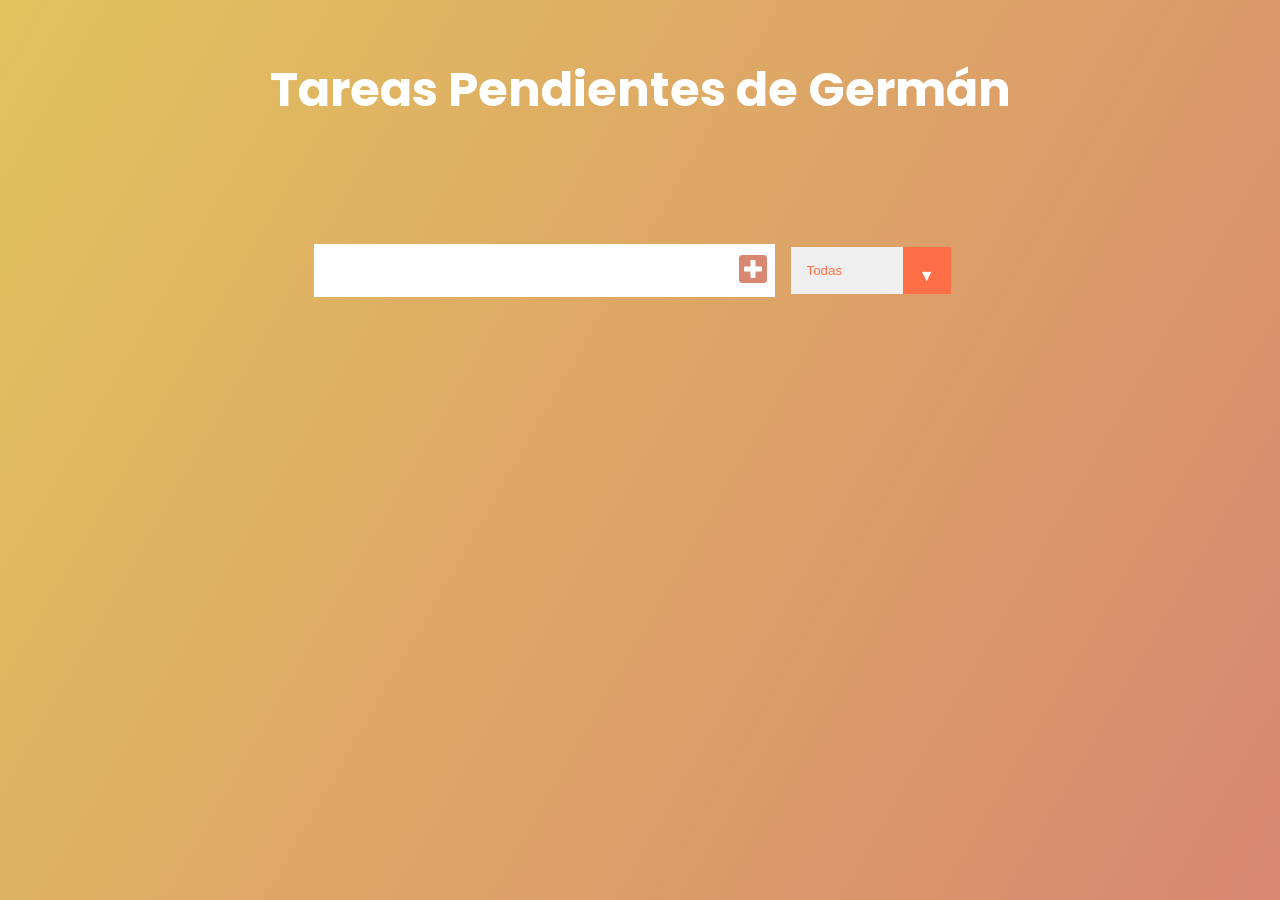
==== index.html @ 1796aba4 "listo" ====
<!DOCTYPE html>
<html lang="en">
<head>
    <meta charset="UTF-8">
    <meta http-equiv="X-UA-Compatible" content="IE=edge">
    <meta name="viewport" content="width=device-width, initial-scale=1.0">
    <link 
        href="https://fonts.googleapis.com/css2?family=Poppins:wght@300&display=swap"    
        rel="stylesheet"
    />
    
    <link
    rel="stylesheet"
    href="https://cdnjs.cloudflare.com/ajax/libs/font-awesome/5.15.3/css/all.min.css" 
    integrity="sha512-iBBXm8fW90+nuLcSKlbmrPcLa0OT92xO1BIsZ+ywDWZCvqsWgccV3gFoRBv0z+8dLJgyAHIhR35VZc2oM/gI1w==" 
    crossorigin="anonymous" 
    />
    
    
    <link rel="stylesheet" href="./style.css">
    <title>Tareas Pendientes</title>
</head>
<body>
<header>
    <h1>Tareas Pendientes de Germán</h1>
</header>
<form>
    <input type="text" class="todo-input"/>
    <button class="todo-button" type="submit">
        <i class="fas fa-plus-square"></i>
    </button>
    <div class='select'>
        <select name='todos' class='filter-todo'>
        <option value='all'>Todas</option>
        <option value='completed'>Completadas</option>
        <option value='uncompleted'>Sin Completar</option>
        </select>
    </div>
</form>
<div class="todo-container">
    <ul class="todo-list"></ul>
</div>

    <script src="./app.js"></script>
    </body>
</html>
---- style.css ----
* {
    margin: 0;
    padding: 0;
    box-sizing: border-box;
}

body{
    background-image: linear-gradient(120deg,#e2c35d, #d88771);
    color: white;
    font-family: 'Poppins', sans-serif;
    min-height: 100vh;
}

header{
    font-size: 1.5rem;
}

header,
form{
    min-height: 20vh;
    display: flex;
    justify-content: center;
    align-items: center;
}

form input, 
form button{
    padding: 0.5rem;
    font-size: 2rem;
    border: none;
    background: white;
} 
form button{
    color: #d88771;
    background: white;
    cursor: pointer;
    transition: all 0.3s ease;
}
form button:hover{
background: #d88771;
color: white;
}

.todo-container{
    display: flex;
    justify-content: center;
    align-items: center;
}

.todo-list {
    min-width: 30%;
    list-style: none;    
}

.todo{
    margin: 0.5rem;
    background: white;
    color: black;
    font-size: 1.5rem;
    display: flex;
    justify-content: space-between;
    align-items: center;  
    transition: all 0.5s ease;  
}

.todo li{
    flex: 1;
}

.trash-btn, 
.complete-btn{
    background: #ff6f47;
    color: white;
    border: none;
    padding: 1rem;
    cursor: pointer;
    font-size: 1rem;
}
.complete-btn{
    background: rgb(73, 204, 73);
}
.todo-item{
    padding: 0rem 0.5rem;
}
.fa-trash, 
.fa-check{
    pointer-events: none;
}

.completed{
text-decoration: line-through;
opacity: 0.5;
}
.fall{
  transform: translateY(8rem) rotateZ(20deg);
  opacity: 0;
}

select{
 -webkit-appearance: none;   
 -moz-appearance: none;
 appearance: none;
 outline: none;
 border: none; 
}
.select{
    margin: 1rem;
    position: relative;
    overflow: hidden;    
}
select{
    color:#ff6f47;
    width: 10rem;
    cursor: pointer;    
    padding: 1rem;
}
.select::after{
    content: '\25BC';
    position: absolute;
    background: #ff6f47;
    top: 0;
    right: 0;
    padding: 1rem;
    pointer-events: none;
    transition: all 0.3s ease;
}

.select:hover::after{
background: white;
color: #ff6f47;
}
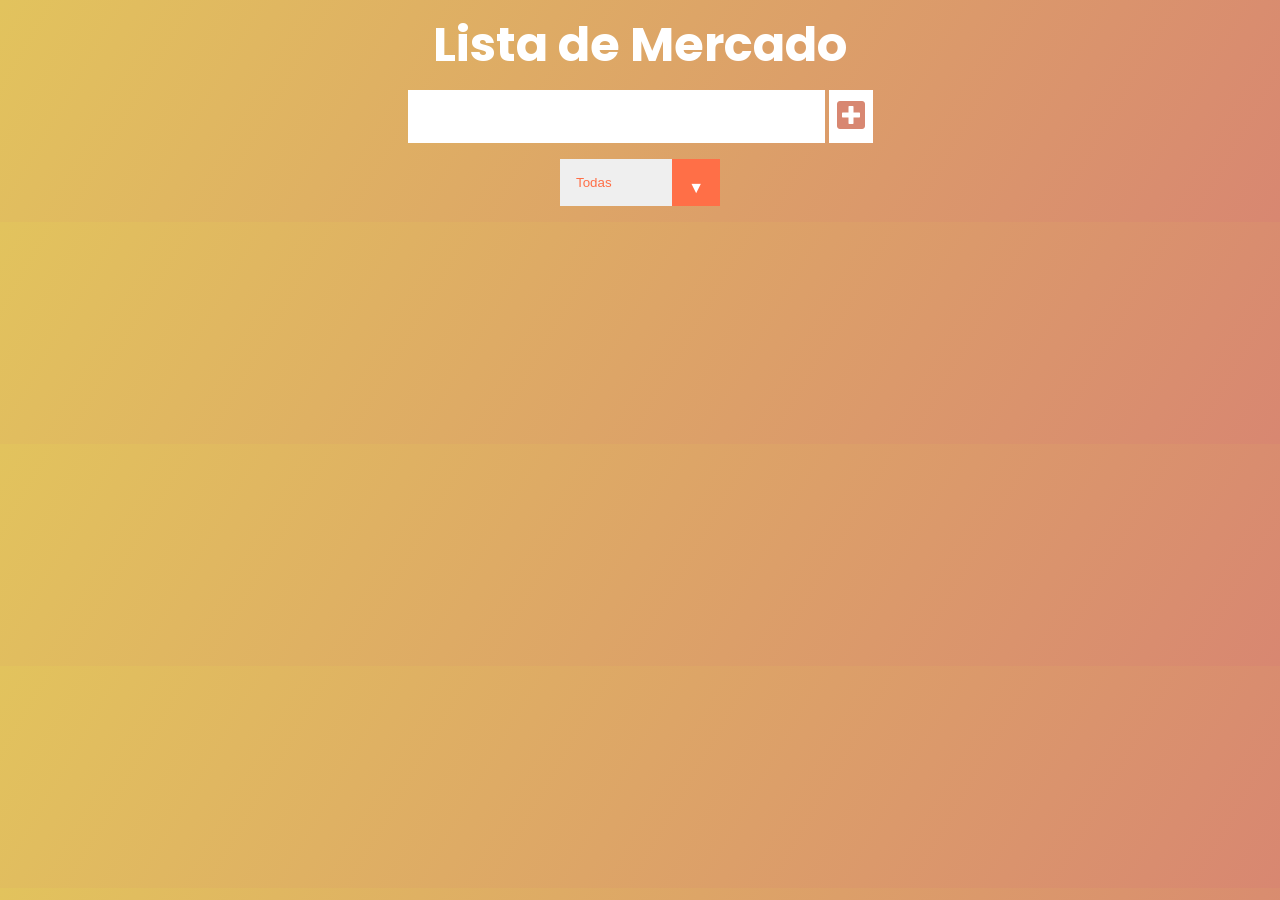
==== commit 3072879e: "mejoras" ====
--- a/index.html
+++ b/index.html
@@ -1,46 +1,47 @@
 <!DOCTYPE html>
 <html lang="en">
-<head>
-    <meta charset="UTF-8">
-    <meta http-equiv="X-UA-Compatible" content="IE=edge">
-    <meta name="viewport" content="width=device-width, initial-scale=1.0">
-    <link 
-        href="https://fonts.googleapis.com/css2?family=Poppins:wght@300&display=swap"    
-        rel="stylesheet"
+  <head>
+    <meta charset="UTF-8" />
+    <meta http-equiv="X-UA-Compatible" content="IE=edge" />
+    <meta name="viewport" content="width=device-width, initial-scale=1.0" />
+    <link
+      href="https://fonts.googleapis.com/css2?family=Poppins:wght@300&display=swap"
+      rel="stylesheet"
     />
-    
+
     <link
-    rel="stylesheet"
-    href="https://cdnjs.cloudflare.com/ajax/libs/font-awesome/5.15.3/css/all.min.css" 
-    integrity="sha512-iBBXm8fW90+nuLcSKlbmrPcLa0OT92xO1BIsZ+ywDWZCvqsWgccV3gFoRBv0z+8dLJgyAHIhR35VZc2oM/gI1w==" 
-    crossorigin="anonymous" 
+      rel="stylesheet"
+      href="https://cdnjs.cloudflare.com/ajax/libs/font-awesome/5.15.3/css/all.min.css"
+      integrity="sha512-iBBXm8fW90+nuLcSKlbmrPcLa0OT92xO1BIsZ+ywDWZCvqsWgccV3gFoRBv0z+8dLJgyAHIhR35VZc2oM/gI1w=="
+      crossorigin="anonymous"
     />
-    
-    
-    <link rel="stylesheet" href="./style.css">
-    <title>Tareas Pendientes</title>
-</head>
-<body>
-<header>
-    <h1>Tareas Pendientes de Germán</h1>
-</header>
-<form>
-    <input type="text" class="todo-input"/>
-    <button class="todo-button" type="submit">
-        <i class="fas fa-plus-square"></i>
-    </button>
-    <div class='select'>
-        <select name='todos' class='filter-todo'>
-        <option value='all'>Todas</option>
-        <option value='completed'>Completadas</option>
-        <option value='uncompleted'>Sin Completar</option>
-        </select>
+
+    <link rel="stylesheet" href="./style.css" />
+    <title>Mercado App</title>
+  </head>
+  <body>
+    <header>
+      <h1>Lista de Mercado</h1>
+    </header>
+    <form>
+        <div class="input-container">
+          <input type="text" class="todo-input" />
+          <button class="todo-button" type="submit">
+            <i class="fas fa-plus-square"></i>
+          </button>
+        </div>
+        <div class="select">
+          <select name="todos" class="filter-todo">
+            <option value="all">Todas</option>
+            <option value="completed">Completadas</option>
+            <option value="uncompleted">Sin Completar</option>
+          </select>
+        </div>
+      </form>
+    <div class="todo-container">
+      <ul class="todo-list"></ul>
     </div>
-</form>
-<div class="todo-container">
-    <ul class="todo-list"></ul>
-</div>
 
     <script src="./app.js"></script>
-    </body>
-</html>+  </body>
+</html>
--- a/style.css
+++ b/style.css
@@ -1,131 +1,344 @@
 * {
-    margin: 0;
-    padding: 0;
-    box-sizing: border-box;
-}
-
-body{
-    background-image: linear-gradient(120deg,#e2c35d, #d88771);
-    color: white;
-    font-family: 'Poppins', sans-serif;
-    min-height: 100vh;
-}
-
-header{
+  margin: 0;
+  padding: 0;
+  box-sizing: border-box;
+}
+
+body {
+  background-image: linear-gradient(120deg, #e2c35d, #d88771);
+  color: white;
+  font-family: "Poppins", sans-serif;
+  /* max-height: 100vh; */
+  /* max-width: 100vw; */
+}
+
+header {
+  font-size: 1.5rem;
+  text-align: center;
+}
+
+header,
+form {
+  min-height: 10vh;
+  display: flex;
+  flex-direction: column;
+  justify-content: center;
+  align-items: center;
+}
+
+select {
+  min-height: 1vh;
+  display: flex;
+  justify-content: center;
+  align-items: center;
+}
+
+form input,
+form button {
+  padding: 0.5rem;
+  font-size: 2rem;
+  border: none;
+  background: white;
+}
+
+form button {
+  color: #d88771;
+  background: white;
+  cursor: pointer;
+  transition: all 0.3s ease;
+}
+
+form button:hover {
+  background: #d88771;
+  color: white;
+}
+
+.todo-container {
+  display: flex;
+  justify-content: center;
+  align-items: center;
+}
+
+.todo-list {
+  min-width: 30%;
+  list-style: none;
+}
+
+.todo {
+  margin: 0.5rem;
+  background: white;
+  color: black;
+  font-size: 1.5rem;
+  display: flex;
+  justify-content: space-between;
+  align-items: center;
+  transition: all 0.5s ease;
+}
+
+.todo li {
+  flex: 1;
+}
+
+.trash-btn,
+.complete-btn {
+  background: #ff6f47;
+  color: white;
+  border: none;
+  padding: 1rem;
+  cursor: pointer;
+  font-size: 1rem;
+}
+
+.complete-btn {
+  background: rgb(73, 204, 73);
+}
+
+.todo-item {
+  padding: 0rem 0.5rem;
+}
+
+.fa-trash,
+.fa-check {
+  pointer-events: none;
+}
+
+.completed {
+  text-decoration: line-through;
+  opacity: 0.5;
+}
+
+.fall {
+  transform: translateY(8rem) rotateZ(20deg);
+  opacity: 0;
+}
+
+select {
+  -webkit-appearance: none;
+  -moz-appearance: none;
+  appearance: none;
+  outline: none;
+  border: none;
+}
+
+.select {
+  margin: 1rem;
+  position: relative;
+  overflow: hidden;
+}
+
+select {
+  color: #ff6f47;
+  width: 10rem;
+  cursor: pointer;
+  padding: 1rem;
+}
+
+.select::after {
+  content: "\25BC";
+  position: absolute;
+  background: #ff6f47;
+  top: 0;
+  right: 0;
+  padding: 1rem;
+  pointer-events: none;
+  transition: all 0.3s ease;
+}
+
+.select:hover::after {
+  background: white;
+  color: #ff6f47;
+}
+
+/* Estilos para dispositivos pequeños (móviles) */
+@media (max-width: 576px) {
+  header {
+    font-size: 1rem;
+  }
+
+  form input,
+  form button {
+    max-width: 85vw;
+    padding: 0.3rem;
     font-size: 1.5rem;
-}
-
-header,
-form{
-    min-height: 20vh;
-    display: flex;
-    justify-content: center;
-    align-items: center;
-}
-
-form input, 
-form button{
+  }
+
+  .todo {
+    font-size: 1rem;
+  }
+
+  .todo-container {
+    flex-direction: column;
+  }
+
+  .todo-list {
+    max-width: 100%;
+  }
+
+  .select {
+    margin: 0.5rem;
+  }
+
+  select {
+    width: 8rem;
+    padding: 0.7rem;
+  }
+}
+
+/* Estilos para dispositivos medianos (tablets) */
+@media (min-width: 577px) and (max-width: 768px) {
+  header {
+    font-size: 1.3rem;
+  }
+
+  form input,
+  form button {
+    padding: 0.4rem;
+    font-size: 1.8rem;
+  }
+}
+
+/* Estilos para dispositivos grandes (ordenadores) */
+@media (min-width: 769px) {
+  header {
+    font-size: 1.5rem;
+  }
+
+  form input,
+  form button {
     padding: 0.5rem;
     font-size: 2rem;
-    border: none;
-    background: white;
-} 
-form button{
-    color: #d88771;
-    background: white;
-    cursor: pointer;
-    transition: all 0.3s ease;
-}
-form button:hover{
-background: #d88771;
-color: white;
-}
-
-.todo-container{
-    display: flex;
-    justify-content: center;
-    align-items: center;
+  }
+}
+
+/* * {
+  margin: 0;
+  padding: 0;
+  box-sizing: border-box;
+}
+
+body {
+  background-image: linear-gradient(120deg, #e2c35d, #d88771);
+  color: white;
+  font-family: "Poppins", sans-serif;
+  min-height: 100vh;
+}
+
+header {
+  font-size: 1.5rem;
+}
+
+header,
+form {
+  min-height: 20vh;
+  display: flex;
+  justify-content: center;
+  align-items: center;
+}
+
+form input,
+form button {
+  padding: 0.5rem;
+  font-size: 2rem;
+  border: none;
+  background: white;
+}
+form button {
+  color: #d88771;
+  background: white;
+  cursor: pointer;
+  transition: all 0.3s ease;
+}
+form button:hover {
+  background: #d88771;
+  color: white;
+}
+
+.todo-container {
+  display: flex;
+  justify-content: center;
+  align-items: center;
 }
 
 .todo-list {
-    min-width: 30%;
-    list-style: none;    
-}
-
-.todo{
-    margin: 0.5rem;
-    background: white;
-    color: black;
-    font-size: 1.5rem;
-    display: flex;
-    justify-content: space-between;
-    align-items: center;  
-    transition: all 0.5s ease;  
-}
-
-.todo li{
-    flex: 1;
-}
-
-.trash-btn, 
-.complete-btn{
-    background: #ff6f47;
-    color: white;
-    border: none;
-    padding: 1rem;
-    cursor: pointer;
-    font-size: 1rem;
-}
-.complete-btn{
-    background: rgb(73, 204, 73);
-}
-.todo-item{
-    padding: 0rem 0.5rem;
-}
-.fa-trash, 
-.fa-check{
-    pointer-events: none;
-}
-
-.completed{
-text-decoration: line-through;
-opacity: 0.5;
-}
-.fall{
+  min-width: 30%;
+  list-style: none;
+}
+
+.todo {
+  margin: 0.5rem;
+  background: white;
+  color: black;
+  font-size: 1.5rem;
+  display: flex;
+  justify-content: space-between;
+  align-items: center;
+  transition: all 0.5s ease;
+}
+
+.todo li {
+  flex: 1;
+}
+
+.trash-btn,
+.complete-btn {
+  background: #ff6f47;
+  color: white;
+  border: none;
+  padding: 1rem;
+  cursor: pointer;
+  font-size: 1rem;
+}
+.complete-btn {
+  background: rgb(73, 204, 73);
+}
+.todo-item {
+  padding: 0rem 0.5rem;
+}
+.fa-trash,
+.fa-check {
+  pointer-events: none;
+}
+
+.completed {
+  text-decoration: line-through;
+  opacity: 0.5;
+}
+.fall {
   transform: translateY(8rem) rotateZ(20deg);
   opacity: 0;
 }
 
-select{
- -webkit-appearance: none;   
- -moz-appearance: none;
- appearance: none;
- outline: none;
- border: none; 
-}
-.select{
-    margin: 1rem;
-    position: relative;
-    overflow: hidden;    
-}
-select{
-    color:#ff6f47;
-    width: 10rem;
-    cursor: pointer;    
-    padding: 1rem;
-}
-.select::after{
-    content: '\25BC';
-    position: absolute;
-    background: #ff6f47;
-    top: 0;
-    right: 0;
-    padding: 1rem;
-    pointer-events: none;
-    transition: all 0.3s ease;
-}
-
-.select:hover::after{
-background: white;
-color: #ff6f47;
-}+select {
+  -webkit-appearance: none;
+  -moz-appearance: none;
+  appearance: none;
+  outline: none;
+  border: none;
+}
+.select {
+  margin: 1rem;
+  position: relative;
+  overflow: hidden;
+}
+select {
+  color: #ff6f47;
+  width: 10rem;
+  cursor: pointer;
+  padding: 1rem;
+}
+.select::after {
+  content: "\25BC";
+  position: absolute;
+  background: #ff6f47;
+  top: 0;
+  right: 0;
+  padding: 1rem;
+  pointer-events: none;
+  transition: all 0.3s ease;
+}
+
+.select:hover::after {
+  background: white;
+  color: #ff6f47;
+}
+ */
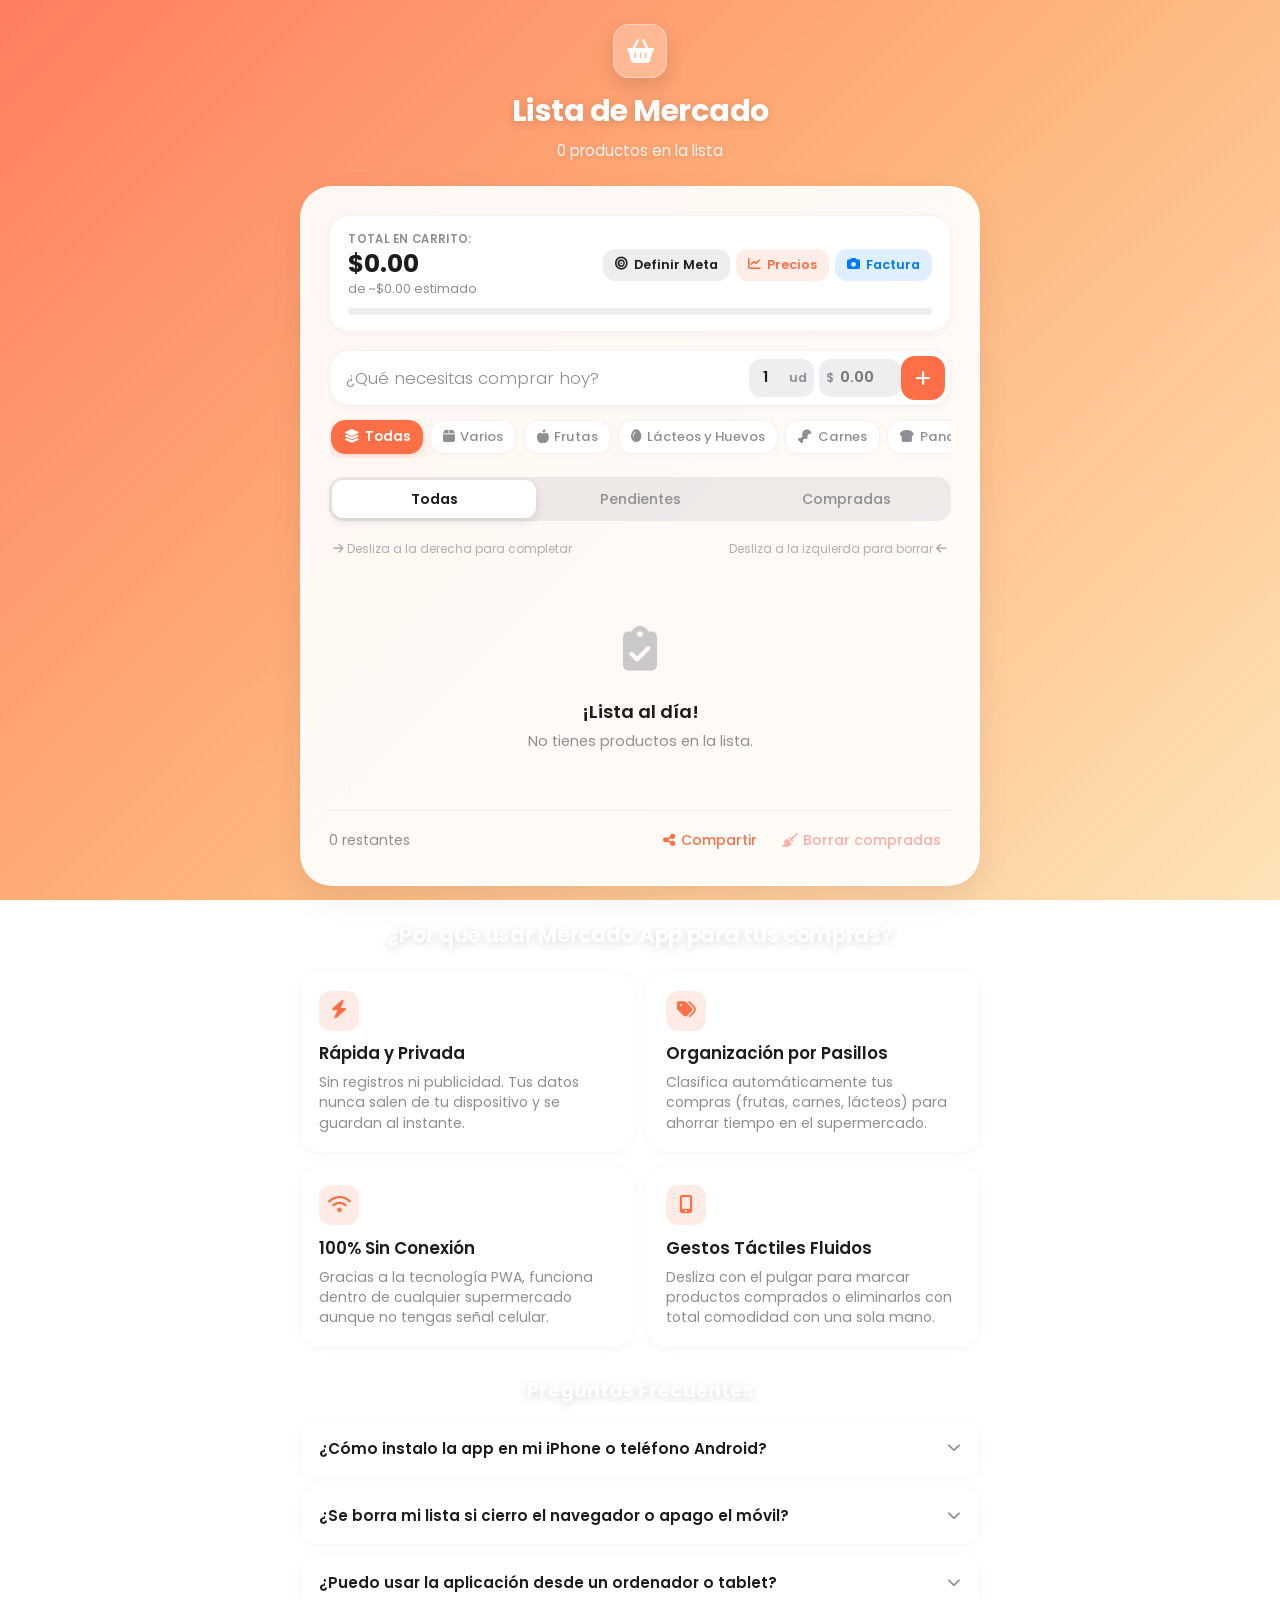
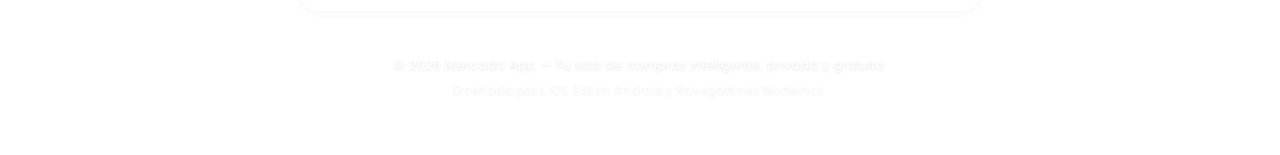
==== commit bf718fd4: "feat: PWA completa con precios, presupuesto, histórico IndexedDB y escáner de facturas OCR offline -" ====
--- a/index.html
+++ b/index.html
@@ -1,47 +1,591 @@
 <!DOCTYPE html>
-<html lang="en">
+<html lang="es" dir="ltr">
   <head>
     <meta charset="UTF-8" />
-    <meta http-equiv="X-UA-Compatible" content="IE=edge" />
-    <meta name="viewport" content="width=device-width, initial-scale=1.0" />
+    <meta name="viewport" content="width=device-width, initial-scale=1.0, viewport-fit=cover" />
+    
+    <!-- ====================================================================
+         SEO Primario & Metadatos
+         ==================================================================== -->
+    <title>Mercado App - Lista de Compras Inteligente y Gratis (PWA)</title>
+    <meta
+      name="description"
+      content="Organiza tu lista de compras del supermercado gratis. Filtra por pasillos y categorías, usa gestos táctiles y llévala en tu iPhone o Android 100% sin conexión."
+    />
+    <meta
+      name="keywords"
+      content="lista de compras, lista de mercado, app de compras, lista supermercado gratis, lista compras offline, pwa lista de compras, organizador de despensa"
+    />
+    <meta name="author" content="Mercado App" />
+    <meta name="robots" content="index, follow, max-snippet:-1, max-image-preview:large, max-video-preview:-1" />
+    <link rel="canonical" href="https://mercadoya.vercel.app/" />
+
+    <!-- ====================================================================
+         Open Graph Protocol (Facebook, WhatsApp, Telegram, LinkedIn)
+         ==================================================================== -->
+    <meta property="og:type" content="website" />
+    <meta property="og:url" content="https://mercadoya.vercel.app/" />
+    <meta property="og:site_name" content="Mercado App" />
+    <meta property="og:title" content="Mercado App - Lista de Compras Inteligente y Gratis" />
+    <meta
+      property="og:description"
+      content="Tu lista de mercado inteligente. Filtra por categorías de supermercado, usa gestos táctiles y compra sin conexión."
+    />
+    <meta property="og:image" content="https://mercadoya.vercel.app/og-image.png" />
+    <meta property="og:image:width" content="1200" />
+    <meta property="og:image:height" content="630" />
+    <meta property="og:image:alt" content="Mercado App - Aplicación de Lista de Compras" />
+    <meta property="og:locale" content="es_ES" />
+
+    <!-- ====================================================================
+         Twitter Cards (X)
+         ==================================================================== -->
+    <meta name="twitter:card" content="summary_large_image" />
+    <meta name="twitter:title" content="Mercado App - Lista de Compras Inteligente" />
+    <meta
+      name="twitter:description"
+      content="Organiza tus compras por pasillos y categorías. Rápida, privada y 100% funcional sin conexión a internet."
+    />
+    <meta name="twitter:image" content="https://mercadoya.vercel.app/og-image.png" />
+
+    <!-- ====================================================================
+         Apple WebKit & PWA Mobile Capabilities
+         ==================================================================== -->
+    <meta name="apple-mobile-web-app-capable" content="yes" />
+    <meta name="apple-mobile-web-app-status-bar-style" content="default" />
+    <meta name="apple-mobile-web-app-title" content="Mercado" />
+    <meta name="application-name" content="Mercado App" />
+    <meta name="format-detection" content="telephone=no" />
+    <meta name="mobile-web-app-capable" content="yes" />
+
+    <!-- Theme Colors (Light & Dark Mode) -->
+    <meta name="theme-color" content="#f7f8fa" media="(prefers-color-scheme: light)" />
+    <meta name="theme-color" content="#121214" media="(prefers-color-scheme: dark)" />
+
+    <!-- Icons & Manifest -->
+    <link rel="apple-touch-icon" href="apple-touch-icon.png" />
+    <link rel="icon" type="image/svg+xml" href="icon.svg" />
+    <link rel="manifest" href="manifest.json" />
+
+    <!-- ====================================================================
+         Google Fonts & Web Fonts Optimization
+         ==================================================================== -->
+    <link rel="preconnect" href="https://fonts.googleapis.com" />
+    <link rel="preconnect" href="https://fonts.gstatic.com" crossorigin />
     <link
-      href="https://fonts.googleapis.com/css2?family=Poppins:wght@300&display=swap"
+      href="https://fonts.googleapis.com/css2?family=Poppins:wght@300;400;500;600;700&display=swap"
       rel="stylesheet"
     />
 
+    <!-- Font Awesome Icons -->
     <link
       rel="stylesheet"
-      href="https://cdnjs.cloudflare.com/ajax/libs/font-awesome/5.15.3/css/all.min.css"
-      integrity="sha512-iBBXm8fW90+nuLcSKlbmrPcLa0OT92xO1BIsZ+ywDWZCvqsWgccV3gFoRBv0z+8dLJgyAHIhR35VZc2oM/gI1w=="
+      href="https://cdnjs.cloudflare.com/ajax/libs/font-awesome/6.5.1/css/all.min.css"
       crossorigin="anonymous"
+      referrerpolicy="no-referrer"
     />
 
     <link rel="stylesheet" href="./style.css" />
-    <title>Mercado App</title>
+
+    <!-- ====================================================================
+         Schema.org Datos Estructurados (JSON-LD) para Google Search
+         ==================================================================== -->
+    <script type="application/ld+json">
+    {
+      "@context": "https://schema.org",
+      "@graph": [
+        {
+          "@type": "WebApplication",
+          "@id": "https://mercadoya.vercel.app/#webapp",
+          "url": "https://mercadoya.vercel.app/",
+          "name": "Mercado App - Lista de Compras",
+          "applicationCategory": "ShoppingApplication",
+          "operatingSystem": "All (iOS, Android, Windows, macOS, Linux)",
+          "browserRequirements": "Requires JavaScript. Requires HTML5.",
+          "image": "https://mercadoya.vercel.app/og-image.png",
+          "offers": {
+            "@type": "Offer",
+            "price": "0",
+            "priceCurrency": "USD"
+          },
+          "description": "Aplicación web progresiva (PWA) para organizar y gestionar la lista de compras del supermercado por categorías con soporte offline y gestos táctiles.",
+          "featureList": [
+            "Filtro inteligente por pasillos y categorías",
+            "Funcionamiento 100% Offline con Service Worker",
+            "Gestos táctiles de deslizamiento (Swipe) para iPhone y Android",
+            "Privacidad total: datos guardados en el almacenamiento local",
+            "Diseño adaptativo para móviles, tablets y ordenadores"
+          ]
+        },
+        {
+          "@type": "FAQPage",
+          "@id": "https://mercadoya.vercel.app/#faq",
+          "mainEntity": [
+            {
+              "@type": "Question",
+              "name": "¿Funciona Mercado App sin conexión a internet?",
+              "acceptedAnswer": {
+                "@type": "Answer",
+                "text": "Sí. Gracias a la tecnología de Service Worker y LocalStorage, la aplicación funciona al 100% en modo offline sin cobertura celular ni conexión Wi-Fi dentro del supermercado."
+              }
+            },
+            {
+              "@type": "Question",
+              "name": "¿Cómo instalo Mercado App en la pantalla de mi iPhone?",
+              "acceptedAnswer": {
+                "@type": "Answer",
+                "text": "Abre la aplicación en Safari en tu iPhone, pulsa el botón 'Compartir' (icono con la flecha hacia arriba) y selecciona 'Agregar a inicio'."
+              }
+            },
+            {
+              "@type": "Question",
+              "name": "¿Son privados mis datos de compra?",
+              "acceptedAnswer": {
+                "@type": "Answer",
+                "text": "Completamente. La aplicación no requiere registro ni cuenta. Todos los productos y notas se guardan de forma privada y exclusiva en el navegador de tu dispositivo."
+              }
+            }
+          ]
+        }
+      ]
+    }
+    </script>
   </head>
   <body>
-    <header>
-      <h1>Lista de Mercado</h1>
-    </header>
-    <form>
-        <div class="input-container">
-          <input type="text" class="todo-input" />
-          <button class="todo-button" type="submit">
-            <i class="fas fa-plus-square"></i>
+    <div class="app-wrapper">
+      <!-- Status Badge (Offline Indicator) -->
+      <aside id="offline-badge" class="offline-badge" aria-live="polite">
+        <i class="fas fa-wifi-slash"></i> Modo sin conexión activo (Tus datos están guardados localmente)
+      </aside>
+
+      <!-- App Header -->
+      <header class="app-header">
+        <div class="header-icon-badge" aria-hidden="true">
+          <i class="fas fa-shopping-basket"></i>
+        </div>
+        <h1 class="app-title">Lista de Mercado</h1>
+        <p class="app-subtitle" id="todo-stats">0 productos en la lista</p>
+      </header>
+
+      <!-- Main Interactive Application Card -->
+      <main class="app-card" id="main-content">
+        <!-- Budget & Financial Tracker Card -->
+        <section class="budget-card" id="budget-card" aria-label="Control de presupuesto y gastos">
+          <div class="budget-header">
+            <div class="budget-summary">
+              <span class="budget-label">Total en carrito:</span>
+              <span class="budget-spent" id="budget-spent">$0.00</span>
+              <span class="budget-estimated" id="budget-estimated">de ~$0.00 estimado</span>
+            </div>
+            <div class="budget-actions">
+              <button
+                type="button"
+                id="budget-goal-btn"
+                class="budget-pill-btn"
+                title="Configurar límite de presupuesto"
+              >
+                <i class="fas fa-bullseye"></i> <span id="budget-goal-text">Meta: Sin límite</span>
+              </button>
+              <button
+                type="button"
+                id="open-history-btn"
+                class="budget-pill-btn price-history-pill"
+                title="Ver Catálogo e Histórico de Precios"
+              >
+                <i class="fas fa-chart-line"></i> Precios
+              </button>
+              <button
+                type="button"
+                id="scan-receipt-btn"
+                class="budget-pill-btn scan-receipt-pill"
+                title="Tomar foto de la factura del supermercado para auditar"
+              >
+                <i class="fas fa-camera"></i> Factura
+              </button>
+              <!-- Hidden native camera input for iPhone / Android -->
+              <input
+                type="file"
+                id="receipt-file-input"
+                accept="image/*"
+                capture="environment"
+                class="sr-only"
+                aria-hidden="true"
+              />
+            </div>
+          </div>
+          <div class="budget-progress-track" title="Progreso del presupuesto">
+            <div class="budget-progress-fill" id="budget-progress-fill" style="width: 0%;"></div>
+          </div>
+        </section>
+
+        <!-- Input Form with Category, Quantity & Price Selectors -->
+        <form id="todo-form" class="todo-form" autocomplete="off" aria-label="Agregar producto a la lista">
+          <div class="input-wrapper">
+            <input
+              type="text"
+              id="todo-input"
+              class="todo-input"
+              placeholder="¿Qué necesitas comprar hoy?"
+              aria-label="Nombre del producto a comprar"
+              autocapitalize="sentences"
+              enterkeyhint="next"
+              required
+            />
+            <div class="addon-group">
+              <div class="input-addon qty-addon" title="Cantidad">
+                <input
+                  type="number"
+                  id="todo-qty"
+                  class="addon-input qty-input"
+                  value="1"
+                  min="1"
+                  max="99"
+                  step="1"
+                  aria-label="Cantidad"
+                />
+                <span class="addon-suffix">ud</span>
+              </div>
+              <div class="input-addon price-addon" title="Precio unitario estimado">
+                <span class="addon-prefix">$</span>
+                <input
+                  type="number"
+                  id="todo-price"
+                  class="addon-input price-input"
+                  placeholder="0.00"
+                  step="0.01"
+                  min="0"
+                  inputmode="decimal"
+                  aria-label="Precio unitario"
+                />
+              </div>
+            </div>
+            <button
+              type="submit"
+              id="todo-button"
+              class="todo-button"
+              aria-label="Agregar producto a la lista"
+              title="Agregar (Enter)"
+            >
+              <i class="fas fa-plus"></i>
+            </button>
+          </div>
+
+          <!-- Price History Hint (When previously recorded price is found) -->
+          <div id="price-history-hint" class="price-history-hint" style="display: none;">
+            <div class="hint-content">
+              <i class="fas fa-history"></i>
+              <span>Precio previo de <strong id="hint-name">producto</strong>: <strong id="hint-price">$0.00</strong></span>
+            </div>
+            <button type="button" id="use-hint-btn" class="use-hint-btn">Aplicar</button>
+          </div>
+
+          <!-- Category Filter & Picker Chips (Scrollable horizontal pills) -->
+          <div class="category-chips-container" aria-label="Filtrar por categoría">
+            <div class="category-chips" id="category-chips" role="radiogroup">
+              <button type="button" class="category-chip active" data-category="all" role="radio" aria-checked="true">
+                <i class="fas fa-layer-group"></i> Todas
+              </button>
+              <button type="button" class="category-chip" data-category="general" role="radio" aria-checked="false">
+                <i class="fas fa-box"></i> Varios
+              </button>
+              <button type="button" class="category-chip" data-category="frutas" role="radio" aria-checked="false">
+                <i class="fas fa-apple-alt"></i> Frutas
+              </button>
+              <button type="button" class="category-chip" data-category="lacteos" role="radio" aria-checked="false">
+                <i class="fas fa-egg"></i> Lácteos y Huevos
+              </button>
+              <button type="button" class="category-chip" data-category="carnes" role="radio" aria-checked="false">
+                <i class="fas fa-drumstick-bite"></i> Carnes
+              </button>
+              <button type="button" class="category-chip" data-category="panaderia" role="radio" aria-checked="false">
+                <i class="fas fa-bread-slice"></i> Panadería
+              </button>
+              <button type="button" class="category-chip" data-category="limpieza" role="radio" aria-checked="false">
+                <i class="fas fa-pump-soap"></i> Limpieza
+              </button>
+              <button type="button" class="category-chip" data-category="bebidas" role="radio" aria-checked="false">
+                <i class="fas fa-wine-bottle"></i> Bebidas
+              </button>
+            </div>
+          </div>
+        </form>
+
+        <!-- iOS Segmented Control Filter -->
+        <nav class="segmented-control" role="tablist" aria-label="Filtro de estado de productos">
+          <button
+            type="button"
+            class="segment-btn active"
+            data-filter="all"
+            role="tab"
+            aria-selected="true"
+          >
+            Todas
           </button>
-        </div>
-        <div class="select">
-          <select name="todos" class="filter-todo">
-            <option value="all">Todas</option>
-            <option value="completed">Completadas</option>
-            <option value="uncompleted">Sin Completar</option>
-          </select>
-        </div>
-      </form>
-    <div class="todo-container">
-      <ul class="todo-list"></ul>
+          <button
+            type="button"
+            class="segment-btn"
+            data-filter="uncompleted"
+            role="tab"
+            aria-selected="false"
+          >
+            Pendientes
+          </button>
+          <button
+            type="button"
+            class="segment-btn"
+            data-filter="completed"
+            role="tab"
+            aria-selected="false"
+          >
+            Compradas
+          </button>
+        </nav>
+
+        <!-- Hidden Native Select for Accessibility & Backward Compatibility -->
+        <select name="todos" class="filter-todo sr-only" aria-hidden="true" tabindex="-1">
+          <option value="all" selected>Todas</option>
+          <option value="uncompleted">Sin Completar</option>
+          <option value="completed">Completadas</option>
+        </select>
+
+        <!-- Gesture Hint (Swipe left/right) on touch devices -->
+        <div class="gesture-hint" aria-hidden="true">
+          <span><i class="fas fa-arrow-right"></i> Desliza a la derecha para completar</span>
+          <span>Desliza a la izquierda para borrar <i class="fas fa-arrow-left"></i></span>
+        </div>
+
+        <!-- Todo Items Container -->
+        <div class="todo-container">
+          <ul class="todo-list" id="todo-list" role="list"></ul>
+
+          <!-- Empty State -->
+          <div id="empty-state" class="empty-state">
+            <div class="empty-icon">
+              <i class="fas fa-clipboard-check"></i>
+            </div>
+            <p class="empty-title">¡Lista al día!</p>
+            <p class="empty-desc">No tienes productos en esta vista.</p>
+          </div>
+        </div>
+
+        <!-- Footer Actions (Share, Clear Completed & Quick Stats) -->
+        <div class="list-footer" id="list-footer">
+          <span class="footer-counter" id="footer-counter">0 restantes</span>
+          <div class="footer-actions">
+            <button
+              type="button"
+              id="share-list-btn"
+              class="share-list-btn"
+              aria-label="Compartir lista por WhatsApp o mensaje"
+            >
+              <i class="fas fa-share-nodes"></i> Compartir
+            </button>
+            <button
+              type="button"
+              id="clear-completed-btn"
+              class="clear-completed-btn"
+            >
+              <i class="fas fa-broom"></i> Borrar compradas
+            </button>
+          </div>
+        </div>
+      </main>
+
+      <!-- ====================================================================
+           Sección de Contenido Semántico y SEO (Indexable por Motores de Búsqueda)
+           ==================================================================== -->
+      <section class="seo-info-section" aria-label="Guía y características de Mercado App">
+        <h2 class="seo-section-title">¿Por qué usar Mercado App para tus compras?</h2>
+        
+        <div class="features-grid">
+          <article class="feature-card">
+            <div class="feature-icon"><i class="fas fa-bolt"></i></div>
+            <h3 class="feature-title">Rápida y Privada</h3>
+            <p class="feature-desc">Sin registros ni publicidad. Tus datos nunca salen de tu dispositivo y se guardan al instante.</p>
+          </article>
+
+          <article class="feature-card">
+            <div class="feature-icon"><i class="fas fa-tags"></i></div>
+            <h3 class="feature-title">Organización por Pasillos</h3>
+            <p class="feature-desc">Clasifica automáticamente tus compras (frutas, carnes, lácteos) para ahorrar tiempo en el supermercado.</p>
+          </article>
+
+          <article class="feature-card">
+            <div class="feature-icon"><i class="fas fa-wifi"></i></div>
+            <h3 class="feature-title">100% Sin Conexión</h3>
+            <p class="feature-desc">Gracias a la tecnología PWA, funciona dentro de cualquier supermercado aunque no tengas señal celular.</p>
+          </article>
+
+          <article class="feature-card">
+            <div class="feature-icon"><i class="fas fa-mobile-alt"></i></div>
+            <h3 class="feature-title">Gestos Táctiles Fluidos</h3>
+            <p class="feature-desc">Desliza con el pulgar para marcar productos comprados o eliminarlos con total comodidad con una sola mano.</p>
+          </article>
+        </div>
+
+        <!-- Preguntas Frecuentes (FAQ Accordion con Semántica Nativa) -->
+        <section class="faq-container" aria-label="Preguntas frecuentes">
+          <h2 class="faq-main-title">Preguntas Frecuentes</h2>
+
+          <details class="faq-item">
+            <summary class="faq-question">
+              <span>¿Cómo instalo la app en mi iPhone o teléfono Android?</span>
+              <i class="fas fa-chevron-down faq-chevron"></i>
+            </summary>
+            <div class="faq-answer">
+              <p>En <strong>iPhone (Safari)</strong>: Toca el botón <em>Compartir</em> en la barra inferior y selecciona <em>"Agregar a inicio"</em>.<br />En <strong>Android (Chrome)</strong>: Toca los tres puntos arriba a la derecha y selecciona <em>"Instalar aplicación"</em>.</p>
+            </div>
+          </details>
+
+          <details class="faq-item">
+            <summary class="faq-question">
+              <span>¿Se borra mi lista si cierro el navegador o apago el móvil?</span>
+              <i class="fas fa-chevron-down faq-chevron"></i>
+            </summary>
+            <div class="faq-answer">
+              <p>No. Todos tus productos se guardan de forma permanente y segura en el almacenamiento local de tu navegador (LocalStorage). Cuando vuelvas a abrir la app, tu lista estará exactamente como la dejaste.</p>
+            </div>
+          </details>
+
+          <details class="faq-item">
+            <summary class="faq-question">
+              <span>¿Puedo usar la aplicación desde un ordenador o tablet?</span>
+              <i class="fas fa-chevron-down faq-chevron"></i>
+            </summary>
+            <div class="faq-answer">
+              <p>¡Sí! El diseño es completamente adaptativo (responsive) y se ajusta a ordenadores, iPads, tablets y pantallas de escritorio sin perder ninguna función.</p>
+            </div>
+          </details>
+        </section>
+      </section>
+
+      <!-- Modals (Cupertino Bottom Sheets) -->
+      <!-- 1. Modal: Meta de Presupuesto -->
+      <div id="budget-modal" class="modal-overlay" aria-hidden="true">
+        <div class="modal-sheet" role="dialog" aria-labelledby="budget-modal-title">
+          <div class="modal-handle"></div>
+          <div class="modal-header">
+            <h2 id="budget-modal-title" class="modal-title">Definir Meta de Presupuesto</h2>
+            <button type="button" class="modal-close-btn" data-close="budget-modal" aria-label="Cerrar">&times;</button>
+          </div>
+          <form id="budget-form" class="modal-body">
+            <p class="modal-desc">Establece un límite de gasto para tu compra. La barra de progreso te alertará si te acercas o sobrepasas tu meta.</p>
+            <div class="modal-input-group">
+              <span class="modal-input-prefix">$</span>
+              <input type="number" id="budget-input" step="0.50" min="0" placeholder="Ej. 50.00" inputmode="decimal" class="modal-input" required />
+            </div>
+            <div class="modal-actions">
+              <button type="button" id="remove-budget-btn" class="modal-btn secondary-btn">Quitar límite</button>
+              <button type="submit" class="modal-btn primary-btn">Guardar Meta</button>
+            </div>
+          </form>
+        </div>
+      </div>
+
+      <!-- 2. Modal: Editar Producto & Precio -->
+      <div id="edit-item-modal" class="modal-overlay" aria-hidden="true">
+        <div class="modal-sheet" role="dialog" aria-labelledby="edit-modal-title">
+          <div class="modal-handle"></div>
+          <div class="modal-header">
+            <h2 id="edit-modal-title" class="modal-title">Editar Producto</h2>
+            <button type="button" class="modal-close-btn" data-close="edit-item-modal" aria-label="Cerrar">&times;</button>
+          </div>
+          <form id="edit-item-form" class="modal-body">
+            <input type="hidden" id="edit-item-id" />
+            <div class="form-group">
+              <label for="edit-item-name" class="form-label">Nombre del producto</label>
+              <input type="text" id="edit-item-name" class="modal-input text-left" required />
+            </div>
+            <div class="form-row">
+              <div class="form-group flex-1">
+                <label for="edit-item-qty" class="form-label">Cantidad</label>
+                <input type="number" id="edit-item-qty" min="1" max="99" class="modal-input" required />
+              </div>
+              <div class="form-group flex-1">
+                <label for="edit-item-price" class="form-label">Precio Unitario ($)</label>
+                <input type="number" id="edit-item-price" step="0.01" min="0" placeholder="0.00" inputmode="decimal" class="modal-input" />
+              </div>
+            </div>
+            <div class="form-group">
+              <label for="edit-item-store" class="form-label">Supermercado / Tienda (opcional)</label>
+              <input type="text" id="edit-item-store" placeholder="Ej. Mercadona, Éxito, Walmart" class="modal-input text-left" />
+            </div>
+            <div class="modal-actions">
+              <button type="button" class="modal-btn secondary-btn" data-close="edit-item-modal">Cancelar</button>
+              <button type="submit" class="modal-btn primary-btn">Actualizar</button>
+            </div>
+          </form>
+        </div>
+      </div>
+
+      <!-- 3. Modal: Catálogo e Histórico de Precios -->
+      <div id="history-modal" class="modal-overlay" aria-hidden="true">
+        <div class="modal-sheet modal-large" role="dialog" aria-labelledby="history-modal-title">
+          <div class="modal-handle"></div>
+          <div class="modal-header">
+            <h2 id="history-modal-title" class="modal-title"><i class="fas fa-chart-line"></i> Histórico de Precios</h2>
+            <button type="button" class="modal-close-btn" data-close="history-modal" aria-label="Cerrar">&times;</button>
+          </div>
+          <div class="modal-body history-body">
+            <p class="modal-desc">Base de datos local con los precios registrados de tus compras anteriores.</p>
+            <div class="history-search-wrapper">
+              <i class="fas fa-search search-icon"></i>
+              <input type="search" id="history-search-input" placeholder="Buscar producto en tu histórico..." class="history-search-input" />
+            </div>
+            <div id="history-items-container" class="history-items-container">
+              <!-- Rendered dynamically -->
+            </div>
+          </div>
+        </div>
+      </div>
+
+      <!-- 4. Modal: Escáner y Auditoría de Facturas (Comprado vs Facturado) -->
+      <div id="receipt-modal" class="modal-overlay" aria-hidden="true">
+        <div class="modal-sheet modal-large" role="dialog" aria-labelledby="receipt-modal-title">
+          <div class="modal-handle"></div>
+          <div class="modal-header">
+            <h2 id="receipt-modal-title" class="modal-title">
+              <i class="fas fa-receipt"></i> Auditoría de Factura
+            </h2>
+            <button type="button" class="modal-close-btn" data-close="receipt-modal" aria-label="Cerrar">&times;</button>
+          </div>
+
+          <!-- Vista 1: Procesamiento OCR -->
+          <div id="receipt-scanning-view" class="receipt-scanning-view">
+            <img id="receipt-image-preview" class="receipt-preview-img" alt="Vista previa del ticket" />
+            <div class="ocr-progress-container">
+              <div class="ocr-progress-track">
+                <div id="ocr-progress-fill" class="ocr-progress-fill" style="width: 15%;"></div>
+              </div>
+              <p id="ocr-progress-text" class="ocr-progress-text">Procesando imagen en tu dispositivo...</p>
+            </div>
+          </div>
+
+          <!-- Vista 2: Reporte de Auditoría (Comprado vs Facturado) -->
+          <div id="receipt-audit-view" class="receipt-audit-view" style="display: none;">
+            <div id="audit-metrics-summary" class="audit-metrics-summary"></div>
+            <div id="audit-results-container" class="audit-results-container"></div>
+            <div class="modal-actions" style="margin-top: 1rem;">
+              <button type="button" class="modal-btn secondary-btn" data-close="receipt-modal">Cerrar</button>
+              <button type="button" id="apply-audit-btn" class="modal-btn primary-btn">
+                <i class="fas fa-check-double"></i> Aplicar a mi lista
+              </button>
+            </div>
+          </div>
+        </div>
+      </div>
+
+      <!-- Semantic Footer -->
+      <footer class="app-site-footer">
+        <p>© 2026 Mercado App — Tu lista de compras inteligente, privada y gratuita.</p>
+        <p class="footer-subtext">Diseñada para iOS Safari, Android y Navegadores Modernos.</p>
+      </footer>
+
+      <div class="ios-home-indicator-spacer" aria-hidden="true"></div>
     </div>
 
+    <script src="./db.js"></script>
     <script src="./app.js"></script>
+    <script src="./receipt-scanner.js"></script>
   </body>
 </html>
--- a/style.css
+++ b/style.css
@@ -1,344 +1,1667 @@
-* {
+/* ==========================================================================
+   Mercado App - iOS Apple Smartphone Optimized Stylesheet
+   Follows Apple Human Interface Guidelines (Cupertino Design System)
+   Includes: Touch Gestures (Swipe), Categories, PWA & Dark Mode
+   ========================================================================== */
+
+:root {
+  /* iOS Dynamic Colors - Light Palette */
+  --bg-gradient: linear-gradient(135deg, #ff7e5f 0%, #feb47b 50%, #ffe3b9 100%);
+  --card-bg: rgba(255, 255, 255, 0.92);
+  --card-border: rgba(255, 255, 255, 0.6);
+  --item-bg: #ffffff;
+  --item-border: rgba(0, 0, 0, 0.05);
+  --text-primary: #1c1c1e;
+  --text-secondary: #8e8e93;
+  --primary-accent: #ff6f47;
+  --primary-accent-hover: #ff5722;
+  --success-color: #34c759;
+  --destructive-color: #ff3b30;
+  --segment-bg: rgba(118, 118, 128, 0.12);
+  --segment-active: #ffffff;
+  --shadow-sm: 0 2px 8px rgba(0, 0, 0, 0.04);
+  --shadow-md: 0 12px 32px rgba(0, 0, 0, 0.08);
+  --shadow-active: 0 3px 10px rgba(0, 0, 0, 0.12);
+
+  /* Category Accent Colors */
+  --cat-general: #8e8e93;
+  --cat-frutas: #34c759;
+  --cat-lacteos: #ff9500;
+  --cat-carnes: #ff3b30;
+  --cat-panaderia: #af52de;
+  --cat-limpieza: #007aff;
+  --cat-bebidas: #5856d6;
+
+  /* iOS Safe Area Insets */
+  --safe-top: env(safe-area-inset-top, 0px);
+  --safe-bottom: env(safe-area-inset-bottom, 0px);
+  --safe-left: env(safe-area-inset-left, 0px);
+  --safe-right: env(safe-area-inset-right, 0px);
+
+  /* Typography */
+  --font-family: -apple-system, BlinkMacSystemFont, "SF Pro Text", "SF Pro Display", "Poppins", system-ui, sans-serif;
+}
+
+/* iOS OLED Dark Mode Palette */
+@media (prefers-color-scheme: dark) {
+  :root {
+    --bg-gradient: linear-gradient(135deg, #1c1c1e 0%, #2c1a16 50%, #151517 100%);
+    --card-bg: rgba(28, 28, 30, 0.88);
+    --card-border: rgba(255, 255, 255, 0.1);
+    --item-bg: #2c2c2e;
+    --item-border: rgba(255, 255, 255, 0.06);
+    --text-primary: #f2f2f7;
+    --text-secondary: #98989d;
+    --primary-accent: #ff7e5f;
+    --primary-accent-hover: #ff9478;
+    --segment-bg: rgba(118, 118, 128, 0.28);
+    --segment-active: #3a3a3c;
+    --shadow-sm: 0 2px 8px rgba(0, 0, 0, 0.3);
+    --shadow-md: 0 16px 40px rgba(0, 0, 0, 0.4);
+    --shadow-active: 0 3px 10px rgba(0, 0, 0, 0.4);
+  }
+}
+
+/* ==========================================================================
+   Global Reset & WebKit Optimization
+   ========================================================================== */
+
+*, *::before, *::after {
   margin: 0;
   padding: 0;
   box-sizing: border-box;
+  -webkit-tap-highlight-color: transparent;
+}
+
+html {
+  font-size: 16px;
+  overflow-x: hidden;
+  height: -webkit-fill-available;
 }
 
 body {
-  background-image: linear-gradient(120deg, #e2c35d, #d88771);
+  font-family: var(--font-family);
+  background: var(--bg-gradient);
+  background-attachment: fixed;
+  color: var(--text-primary);
+  min-height: 100vh;
+  min-height: 100dvh;
+  display: flex;
+  justify-content: center;
+  align-items: flex-start;
+  padding: calc(var(--safe-top) + 1.25rem) calc(var(--safe-left) + 1rem) calc(var(--safe-bottom) + 1.5rem) calc(var(--safe-right) + 1rem);
+  -webkit-font-smoothing: antialiased;
+  -moz-osx-font-smoothing: grayscale;
+  touch-action: manipulation;
+}
+
+/* Accessibility helper */
+.sr-only {
+  position: absolute;
+  width: 1px;
+  height: 1px;
+  padding: 0;
+  margin: -1px;
+  overflow: hidden;
+  clip: rect(0, 0, 0, 0);
+  white-space: nowrap;
+  border: 0;
+}
+
+/* ==========================================================================
+   Offline Status Badge
+   ========================================================================== */
+
+.offline-badge {
+  display: none;
+  align-items: center;
+  justify-content: center;
+  gap: 0.5rem;
+  background: rgba(255, 149, 0, 0.95);
+  color: #ffffff;
+  padding: 0.5rem 1rem;
+  border-radius: 20px;
+  font-size: 0.85rem;
+  font-weight: 600;
+  box-shadow: 0 4px 12px rgba(255, 149, 0, 0.3);
+  text-align: center;
+  backdrop-filter: blur(8px);
+  -webkit-backdrop-filter: blur(8px);
+  animation: slideDown 0.3s ease;
+}
+
+.offline-badge.visible {
+  display: flex;
+}
+
+@keyframes slideDown {
+  from { transform: translateY(-12px); opacity: 0; }
+  to { transform: translateY(0); opacity: 1; }
+}
+
+/* ==========================================================================
+   App Container & Glassmorphism Card
+   ========================================================================== */
+
+.app-wrapper {
+  width: 100%;
+  max-width: 520px;
+  display: flex;
+  flex-direction: column;
+  gap: 1.15rem;
+  margin: 0 auto;
+}
+
+/* Header */
+.app-header {
+  text-align: center;
+  display: flex;
+  flex-direction: column;
+  align-items: center;
+  gap: 0.35rem;
+  padding-top: 0.25rem;
+}
+
+.header-icon-badge {
+  width: 54px;
+  height: 54px;
+  border-radius: 16px;
+  background: rgba(255, 255, 255, 0.25);
+  backdrop-filter: blur(12px);
+  -webkit-backdrop-filter: blur(12px);
+  border: 1px solid rgba(255, 255, 255, 0.4);
+  display: flex;
+  align-items: center;
+  justify-content: center;
+  font-size: 1.5rem;
+  color: #ffffff;
+  box-shadow: 0 8px 20px rgba(0, 0, 0, 0.12);
+  margin-bottom: 0.25rem;
+}
+
+.app-title {
+  font-size: 1.9rem;
+  font-weight: 700;
+  letter-spacing: -0.5px;
+  color: #ffffff;
+  text-shadow: 0 2px 10px rgba(0, 0, 0, 0.15);
+}
+
+.app-subtitle {
+  font-size: 0.95rem;
+  font-weight: 400;
+  color: rgba(255, 255, 255, 0.9);
+  text-shadow: 0 1px 4px rgba(0, 0, 0, 0.12);
+}
+
+/* Main Card */
+.app-card {
+  background: var(--card-bg);
+  backdrop-filter: blur(30px);
+  -webkit-backdrop-filter: blur(30px);
+  border: 1px solid var(--card-border);
+  border-radius: 28px;
+  padding: 1.35rem;
+  box-shadow: var(--shadow-md);
+  display: flex;
+  flex-direction: column;
+  gap: 1.15rem;
+}
+
+/* ==========================================================================
+   Input Form, Buttons & Category Picker
+   ========================================================================== */
+
+.todo-form {
+  width: 100%;
+  display: flex;
+  flex-direction: column;
+  gap: 0.75rem;
+}
+
+.input-wrapper {
+  display: flex;
+  align-items: center;
+  background: var(--item-bg);
+  border: 1px solid var(--item-border);
+  border-radius: 20px;
+  padding: 0.3rem 0.3rem 0.3rem 1rem;
+  box-shadow: var(--shadow-sm);
+  transition: all 0.25s ease;
+}
+
+.input-wrapper:focus-within {
+  border-color: var(--primary-accent);
+  box-shadow: 0 0 0 4px rgba(255, 111, 71, 0.2);
+}
+
+/* Shake animation for empty submission */
+.input-wrapper.shake {
+  animation: iosShake 0.45s ease-in-out;
+  border-color: var(--destructive-color);
+}
+
+@keyframes iosShake {
+  0%, 100% { transform: translateX(0); }
+  20%, 60% { transform: translateX(-8px); }
+  40%, 80% { transform: translateX(8px); }
+}
+
+.todo-input {
+  flex: 1;
+  border: none;
+  background: transparent;
+  outline: none;
+  color: var(--text-primary);
+  /* CRITICAL FOR iOS: Font-size must be at least 16px to prevent automatic zoom */
+  font-size: 1.05rem;
+  font-family: inherit;
+  font-weight: 400;
+  min-height: 44px;
+}
+
+.todo-input::placeholder {
+  color: var(--text-secondary);
+  font-weight: 300;
+}
+
+.todo-button {
+  width: 44px;
+  height: 44px;
+  min-width: 44px;
+  min-height: 44px;
+  border-radius: 14px;
+  border: none;
+  background: var(--primary-accent);
+  color: #ffffff;
+  font-size: 1.1rem;
+  display: flex;
+  align-items: center;
+  justify-content: center;
+  cursor: pointer;
+  transition: transform 0.15s ease, background-color 0.2s ease;
+  user-select: none;
+  -webkit-user-select: none;
+}
+
+.todo-button:active {
+  transform: scale(0.92);
+  background: var(--primary-accent-hover);
+}
+
+/* Category Chips (Horizontal Scrollable Picker) */
+.category-chips-container {
+  width: 100%;
+  overflow-x: auto;
+  -webkit-overflow-scrolling: touch;
+  scrollbar-width: none; /* Firefox */
+  padding-bottom: 2px;
+}
+
+.category-chips-container::-webkit-scrollbar {
+  display: none; /* Chrome, Safari */
+}
+
+.category-chips {
+  display: inline-flex;
+  gap: 0.45rem;
+  padding: 2px 2px;
+}
+
+.category-chip {
+  display: inline-flex;
+  align-items: center;
+  gap: 0.35rem;
+  padding: 0.4rem 0.75rem;
+  border-radius: 14px;
+  border: 1px solid var(--item-border);
+  background: var(--item-bg);
+  color: var(--text-secondary);
+  font-family: inherit;
+  font-size: 0.82rem;
+  font-weight: 500;
+  white-space: nowrap;
+  cursor: pointer;
+  user-select: none;
+  -webkit-user-select: none;
+  transition: all 0.2s cubic-bezier(0.2, 0, 0, 1);
+  box-shadow: 0 1px 4px rgba(0, 0, 0, 0.03);
+}
+
+.category-chip i {
+  font-size: 0.85rem;
+}
+
+.category-chip.active {
+  background: var(--primary-accent);
+  color: #ffffff;
+  border-color: var(--primary-accent);
+  box-shadow: 0 3px 10px rgba(255, 111, 71, 0.25);
+  font-weight: 600;
+}
+
+.category-chip:active {
+  transform: scale(0.95);
+}
+
+/* ==========================================================================
+   iOS Segmented Control (Tabs)
+   ========================================================================== */
+
+.segmented-control {
+  display: flex;
+  background: var(--segment-bg);
+  padding: 3px;
+  border-radius: 14px;
+  user-select: none;
+  -webkit-user-select: none;
+  gap: 2px;
+}
+
+.segment-btn {
+  flex: 1;
+  border: none;
+  background: transparent;
+  padding: 0.55rem 0.4rem;
+  border-radius: 11px;
+  font-family: inherit;
+  font-size: 0.88rem;
+  font-weight: 500;
+  color: var(--text-secondary);
+  cursor: pointer;
+  transition: all 0.2s cubic-bezier(0.2, 0, 0, 1);
+  min-height: 38px;
+  display: flex;
+  align-items: center;
+  justify-content: center;
+}
+
+.segment-btn.active {
+  background: var(--segment-active);
+  color: var(--text-primary);
+  font-weight: 600;
+  box-shadow: var(--shadow-active);
+}
+
+.segment-btn:active {
+  opacity: 0.8;
+}
+
+/* Gesture discovery hint */
+.gesture-hint {
+  display: flex;
+  justify-content: space-between;
+  align-items: center;
+  font-size: 0.75rem;
+  color: var(--text-secondary);
+  opacity: 0.7;
+  padding: 0 0.25rem;
+}
+
+/* ==========================================================================
+   Todo List & Swipe Gestures
+   ========================================================================== */
+
+.todo-container {
+  min-height: 180px;
+  display: flex;
+  flex-direction: column;
+}
+
+.todo-list {
+  list-style: none;
+  display: flex;
+  flex-direction: column;
+  gap: 0.65rem;
+  -webkit-overflow-scrolling: touch;
+}
+
+/* Outer Todo Container holds the background action layers */
+.todo {
+  position: relative;
+  border-radius: 18px;
+  overflow: hidden;
+  box-shadow: var(--shadow-sm);
+  transition: transform 0.3s cubic-bezier(0.16, 1, 0.3, 1), opacity 0.3s ease;
+  min-height: 64px;
+  background: var(--item-bg);
+}
+
+/* Background actions revealed by swiping */
+.swipe-bg {
+  position: absolute;
+  top: 0;
+  bottom: 0;
+  width: 100%;
+  display: flex;
+  align-items: center;
+  padding: 0 1.25rem;
+  font-weight: 600;
+  font-size: 0.9rem;
+  color: #ffffff;
+  pointer-events: none;
+  transition: opacity 0.15s ease;
+}
+
+.swipe-bg i {
+  font-size: 1.15rem;
+  margin: 0 0.4rem;
+}
+
+.swipe-bg-left {
+  left: 0;
+  background: var(--success-color);
+  justify-content: flex-start;
+}
+
+.swipe-bg-right {
+  right: 0;
+  background: var(--destructive-color);
+  justify-content: flex-end;
+}
+
+/* Interactive Foreground Content Layer */
+.todo-content {
+  position: relative;
+  z-index: 2;
+  background: var(--item-bg);
+  border: 1px solid var(--item-border);
+  border-radius: 18px;
+  padding: 0.75rem 0.85rem 0.75rem 1.1rem;
+  display: flex;
+  align-items: center;
+  justify-content: space-between;
+  gap: 0.75rem;
+  min-height: 64px;
+  /* Crucial for iOS swipe: allows normal vertical scroll while tracking horizontal swipe */
+  touch-action: pan-y;
+  transition: transform 0.25s cubic-bezier(0.16, 1, 0.3, 1);
+  will-change: transform;
+}
+
+/* When user is actively swiping, disable transition for instant response */
+.todo-content.swiping {
+  transition: none;
+}
+
+.todo-main {
+  flex: 1;
+  display: flex;
+  flex-direction: column;
+  gap: 0.25rem;
+}
+
+.category-badge {
+  display: inline-flex;
+  align-items: center;
+  gap: 0.3rem;
+  font-size: 0.72rem;
+  font-weight: 600;
+  padding: 0.15rem 0.5rem;
+  border-radius: 6px;
+  width: fit-content;
+  text-transform: uppercase;
+  letter-spacing: 0.3px;
+  cursor: pointer;
+  user-select: none;
+  -webkit-user-select: none;
+  transition: transform 0.15s ease, opacity 0.15s ease;
+}
+
+.category-badge:active {
+  transform: scale(0.92);
+  opacity: 0.8;
+}
+
+/* Category Badge Colors */
+.badge-general { background: rgba(142, 142, 147, 0.14); color: var(--cat-general); }
+.badge-frutas { background: rgba(52, 199, 89, 0.15); color: var(--cat-frutas); }
+.badge-lacteos { background: rgba(255, 149, 0, 0.15); color: var(--cat-lacteos); }
+.badge-carnes { background: rgba(255, 59, 48, 0.14); color: var(--cat-carnes); }
+.badge-panaderia { background: rgba(175, 82, 222, 0.14); color: var(--cat-panaderia); }
+.badge-limpieza { background: rgba(0, 122, 255, 0.14); color: var(--cat-limpieza); }
+.badge-bebidas { background: rgba(88, 86, 214, 0.14); color: var(--cat-bebidas); }
+
+.todo-item {
+  font-size: 1.02rem;
+  font-weight: 500;
+  color: var(--text-primary);
+  word-break: break-word;
+  line-height: 1.35;
+  transition: color 0.25s ease;
+}
+
+/* Completed Item styling */
+.todo.completed .todo-content {
+  background: rgba(255, 255, 255, 0.65);
+}
+
+@media (prefers-color-scheme: dark) {
+  .todo.completed .todo-content {
+    background: rgba(44, 44, 46, 0.55);
+  }
+}
+
+.todo.completed .todo-item {
+  text-decoration: line-through;
+  color: var(--text-secondary);
+}
+
+.todo.completed .category-badge {
+  opacity: 0.6;
+}
+
+/* Action Buttons within Item (iOS standard 44px min touch target) */
+.todo-actions {
+  display: flex;
+  align-items: center;
+  gap: 0.4rem;
+}
+
+.action-btn {
+  width: 40px;
+  height: 40px;
+  min-width: 40px;
+  min-height: 40px;
+  border-radius: 12px;
+  border: none;
+  display: flex;
+  align-items: center;
+  justify-content: center;
+  font-size: 0.95rem;
+  cursor: pointer;
+  transition: transform 0.15s ease, background-color 0.2s ease;
+  user-select: none;
+  -webkit-user-select: none;
+}
+
+.action-btn:active {
+  transform: scale(0.9);
+}
+
+.complete-btn {
+  background: rgba(52, 199, 89, 0.15);
+  color: var(--success-color);
+}
+
+.todo.completed .complete-btn {
+  background: var(--success-color);
+  color: #ffffff;
+}
+
+.trash-btn {
+  background: rgba(255, 59, 48, 0.12);
+  color: var(--destructive-color);
+}
+
+.trash-btn:hover, .trash-btn:active {
+  background: var(--destructive-color);
+  color: #ffffff;
+}
+
+/* Smooth deletion animation */
+.todo.fall {
+  transform: translateX(100px) scale(0.85);
+  opacity: 0;
+  pointer-events: none;
+}
+
+/* ==========================================================================
+   Empty State
+   ========================================================================== */
+
+.empty-state {
+  display: none;
+  flex-direction: column;
+  align-items: center;
+  justify-content: center;
+  text-align: center;
+  padding: 2.5rem 1rem;
+  gap: 0.4rem;
+}
+
+.empty-state.visible {
+  display: flex;
+}
+
+.empty-icon {
+  font-size: 2.8rem;
+  color: var(--text-secondary);
+  opacity: 0.45;
+  margin-bottom: 0.5rem;
+}
+
+.empty-title {
+  font-size: 1.15rem;
+  font-weight: 600;
+  color: var(--text-primary);
+}
+
+.empty-desc {
+  font-size: 0.9rem;
+  color: var(--text-secondary);
+  max-width: 260px;
+}
+
+/* ==========================================================================
+   Footer & Clear Button
+   ========================================================================== */
+
+.list-footer {
+  display: flex;
+  align-items: center;
+  justify-content: space-between;
+  padding-top: 0.75rem;
+  border-top: 1px solid var(--item-border);
+  font-size: 0.88rem;
+  color: var(--text-secondary);
+  gap: 0.5rem;
+}
+
+.footer-actions {
+  display: flex;
+  align-items: center;
+  gap: 0.35rem;
+}
+
+.share-list-btn {
+  background: transparent;
+  border: none;
+  color: var(--primary-accent);
+  font-family: inherit;
+  font-size: 0.88rem;
+  font-weight: 500;
+  display: inline-flex;
+  align-items: center;
+  gap: 0.35rem;
+  cursor: pointer;
+  padding: 0.4rem 0.6rem;
+  border-radius: 8px;
+  transition: opacity 0.2s ease, background-color 0.2s ease;
+}
+
+.share-list-btn:hover {
+  background: rgba(255, 111, 71, 0.1);
+}
+
+.share-list-btn:active {
+  transform: scale(0.95);
+}
+
+.clear-completed-btn {
+  background: transparent;
+  border: none;
+  color: var(--destructive-color);
+  font-family: inherit;
+  font-size: 0.88rem;
+  font-weight: 500;
+  display: inline-flex;
+  align-items: center;
+  gap: 0.35rem;
+  cursor: pointer;
+  padding: 0.4rem 0.6rem;
+  border-radius: 8px;
+  transition: opacity 0.2s ease, background-color 0.2s ease;
+}
+
+.clear-completed-btn:active {
+  background: rgba(255, 59, 48, 0.1);
+  opacity: 0.8;
+}
+
+.clear-completed-btn.disabled {
+  opacity: 0.4;
+  pointer-events: none;
+}
+
+/* iOS Home Indicator bottom spacing */
+.ios-home-indicator-spacer {
+  height: var(--safe-bottom);
+}
+
+/* ==========================================================================
+   Responsive Breakpoints & Layout Adaptations
+   ========================================================================== */
+
+/* Mobile Phones (Narrow & Compact) */
+@media (max-width: 480px) {
+  body {
+    padding-left: calc(var(--safe-left) + 0.75rem);
+    padding-right: calc(var(--safe-right) + 0.75rem);
+  }
+
+  .app-card {
+    padding: 1.1rem;
+    border-radius: 24px;
+    gap: 1rem;
+  }
+
+  .app-title {
+    font-size: 1.65rem;
+  }
+
+  .todo-content {
+    padding: 0.65rem 0.75rem 0.65rem 0.95rem;
+  }
+
+  .todo-item {
+    font-size: 0.98rem;
+  }
+
+  .features-grid {
+    grid-template-columns: 1fr;
+  }
+}
+
+/* Tablets & Foldables (481px to 768px) */
+@media (min-width: 481px) and (max-width: 768px) {
+  .app-wrapper {
+    max-width: 600px;
+  }
+
+  .app-card {
+    padding: 1.5rem;
+  }
+
+  .features-grid {
+    grid-template-columns: repeat(2, 1fr);
+  }
+}
+
+/* Desktops & Laptops (769px and above) */
+@media (min-width: 769px) {
+  .app-wrapper {
+    max-width: 680px;
+    gap: 1.5rem;
+  }
+
+  .app-card {
+    padding: 1.75rem;
+    border-radius: 32px;
+  }
+
+  .features-grid {
+    grid-template-columns: repeat(2, 1fr);
+  }
+
+  /* Desktop hover enhancements */
+  .todo-button:hover {
+    background: var(--primary-accent-hover);
+    transform: scale(1.05);
+  }
+
+  .action-btn:hover {
+    transform: scale(1.08);
+  }
+
+  .category-chip:hover {
+    border-color: var(--primary-accent);
+  }
+
+  .clear-completed-btn:hover {
+    background: rgba(255, 59, 48, 0.12);
+  }
+}
+
+/* ==========================================================================
+   SEO Content & Semantic Features Section
+   ========================================================================== */
+
+.seo-info-section {
+  width: 100%;
+  display: flex;
+  flex-direction: column;
+  gap: 1.25rem;
+  margin-top: 0.5rem;
+}
+
+.seo-section-title {
+  font-size: 1.35rem;
+  font-weight: 700;
+  color: #ffffff;
+  text-shadow: 0 2px 8px rgba(0, 0, 0, 0.15);
+  text-align: center;
+  letter-spacing: -0.3px;
+}
+
+.features-grid {
+  display: grid;
+  gap: 0.85rem;
+}
+
+.feature-card {
+  background: var(--card-bg);
+  backdrop-filter: blur(25px);
+  -webkit-backdrop-filter: blur(25px);
+  border: 1px solid var(--card-border);
+  border-radius: 20px;
+  padding: 1.15rem;
+  box-shadow: var(--shadow-sm);
+  display: flex;
+  flex-direction: column;
+  gap: 0.35rem;
+  transition: transform 0.2s ease, box-shadow 0.2s ease;
+}
+
+.feature-card:hover {
+  transform: translateY(-2px);
+  box-shadow: var(--shadow-md);
+}
+
+.feature-icon {
+  width: 40px;
+  height: 40px;
+  border-radius: 12px;
+  background: rgba(255, 111, 71, 0.14);
+  color: var(--primary-accent);
+  display: flex;
+  align-items: center;
+  justify-content: center;
+  font-size: 1.15rem;
+  margin-bottom: 0.25rem;
+}
+
+.feature-title {
+  font-size: 1.05rem;
+  font-weight: 600;
+  color: var(--text-primary);
+}
+
+.feature-desc {
+  font-size: 0.88rem;
+  color: var(--text-secondary);
+  line-height: 1.45;
+}
+
+/* FAQ Accordion */
+.faq-container {
+  display: flex;
+  flex-direction: column;
+  gap: 0.65rem;
+  margin-top: 0.5rem;
+}
+
+.faq-main-title {
+  font-size: 1.25rem;
+  font-weight: 700;
+  color: #ffffff;
+  text-shadow: 0 2px 8px rgba(0, 0, 0, 0.15);
+  text-align: center;
+  margin-bottom: 0.25rem;
+}
+
+.faq-item {
+  background: var(--card-bg);
+  backdrop-filter: blur(25px);
+  -webkit-backdrop-filter: blur(25px);
+  border: 1px solid var(--card-border);
+  border-radius: 18px;
+  overflow: hidden;
+  box-shadow: var(--shadow-sm);
+  transition: all 0.25s ease;
+}
+
+.faq-question {
+  display: flex;
+  justify-content: space-between;
+  align-items: center;
+  padding: 1rem 1.15rem;
+  font-size: 0.95rem;
+  font-weight: 600;
+  color: var(--text-primary);
+  cursor: pointer;
+  list-style: none;
+  user-select: none;
+  -webkit-user-select: none;
+}
+
+.faq-question::-webkit-details-marker {
+  display: none;
+}
+
+.faq-chevron {
+  color: var(--text-secondary);
+  font-size: 0.85rem;
+  transition: transform 0.25s ease;
+}
+
+.faq-item[open] .faq-chevron {
+  transform: rotate(180deg);
+  color: var(--primary-accent);
+}
+
+.faq-answer {
+  padding: 0 1.15rem 1.1rem 1.15rem;
+  font-size: 0.88rem;
+  color: var(--text-secondary);
+  line-height: 1.5;
+  border-top: 1px solid var(--item-border);
+  padding-top: 0.65rem;
+}
+
+/* Semantic Site Footer */
+.app-site-footer {
+  text-align: center;
+  padding: 1.25rem 0 0.5rem 0;
+  font-size: 0.82rem;
+  color: rgba(255, 255, 255, 0.85);
+  text-shadow: 0 1px 3px rgba(0, 0, 0, 0.12);
+  display: flex;
+  flex-direction: column;
+  gap: 0.35rem;
+}
+
+.footer-subtext {
+  font-size: 0.75rem;
+  opacity: 0.8;
+}
+
+/* ==========================================================================
+   Módulo de Presupuestos, Precios e Histórico (IndexedDB)
+   ========================================================================== */
+
+/* Budget Tracker Card */
+.budget-card {
+  background: var(--card-bg);
+  border: 1px solid var(--item-border);
+  border-radius: 20px;
+  padding: 0.95rem 1.15rem;
+  box-shadow: var(--shadow-sm);
+  display: flex;
+  flex-direction: column;
+  gap: 0.65rem;
+}
+
+.budget-header {
+  display: flex;
+  justify-content: space-between;
+  align-items: center;
+  flex-wrap: wrap;
+  gap: 0.5rem;
+}
+
+.budget-summary {
+  display: flex;
+  flex-direction: column;
+  gap: 0.1rem;
+}
+
+.budget-label {
+  font-size: 0.72rem;
+  text-transform: uppercase;
+  font-weight: 600;
+  color: var(--text-secondary);
+  letter-spacing: 0.3px;
+}
+
+.budget-spent {
+  font-size: 1.55rem;
+  font-weight: 700;
+  color: var(--text-primary);
+  line-height: 1.15;
+}
+
+.budget-estimated {
+  font-size: 0.8rem;
+  color: var(--text-secondary);
+}
+
+.budget-actions {
+  display: flex;
+  gap: 0.4rem;
+  align-items: center;
+}
+
+.budget-pill-btn {
+  background: var(--segment-bg);
+  border: none;
+  border-radius: 12px;
+  padding: 0.45rem 0.75rem;
+  font-family: inherit;
+  font-size: 0.8rem;
+  font-weight: 600;
+  color: var(--text-primary);
+  cursor: pointer;
+  display: inline-flex;
+  align-items: center;
+  gap: 0.35rem;
+  transition: all 0.2s ease;
+  user-select: none;
+  -webkit-user-select: none;
+}
+
+.budget-pill-btn:active {
+  transform: scale(0.95);
+}
+
+.price-history-pill {
+  background: rgba(255, 111, 71, 0.12);
+  color: var(--primary-accent);
+}
+
+.budget-progress-track {
+  width: 100%;
+  height: 7px;
+  background: var(--segment-bg);
+  border-radius: 4px;
+  overflow: hidden;
+  position: relative;
+}
+
+.budget-progress-fill {
+  height: 100%;
+  border-radius: 4px;
+  background: var(--success-color);
+  transition: width 0.35s cubic-bezier(0.16, 1, 0.3, 1), background-color 0.35s ease;
+}
+
+.budget-progress-fill.warning {
+  background: #ff9500;
+}
+
+.budget-progress-fill.danger {
+  background: var(--destructive-color);
+}
+
+/* Addon Inputs in Form (Quantity & Price) */
+.addon-group {
+  display: flex;
+  align-items: center;
+  gap: 0.3rem;
+}
+
+.input-addon {
+  display: flex;
+  align-items: center;
+  background: var(--segment-bg);
+  border-radius: 12px;
+  padding: 0.25rem 0.45rem;
+  height: 38px;
+}
+
+.qty-addon {
+  width: 65px;
+}
+
+.price-addon {
+  width: 82px;
+}
+
+.addon-input {
+  border: none;
+  background: transparent;
+  color: var(--text-primary);
+  font-family: inherit;
+  font-size: 0.92rem;
+  font-weight: 600;
+  width: 100%;
+  outline: none;
+  text-align: center;
+}
+
+.addon-prefix, .addon-suffix {
+  font-size: 0.78rem;
+  font-weight: 600;
+  color: var(--text-secondary);
+}
+
+/* Price History Hint */
+.price-history-hint {
+  display: flex;
+  align-items: center;
+  justify-content: space-between;
+  background: rgba(255, 149, 0, 0.12);
+  border: 1px solid rgba(255, 149, 0, 0.25);
+  border-radius: 12px;
+  padding: 0.45rem 0.75rem;
+  font-size: 0.82rem;
+  color: var(--text-primary);
+  animation: fadeIn 0.2s ease;
+}
+
+.hint-content {
+  display: flex;
+  align-items: center;
+  gap: 0.4rem;
+}
+
+.use-hint-btn {
+  border: none;
+  background: #ff9500;
   color: white;
-  font-family: "Poppins", sans-serif;
-  /* max-height: 100vh; */
-  /* max-width: 100vw; */
-}
-
-header {
-  font-size: 1.5rem;
+  font-family: inherit;
+  font-size: 0.75rem;
+  font-weight: 600;
+  padding: 0.25rem 0.6rem;
+  border-radius: 8px;
+  cursor: pointer;
+  transition: opacity 0.15s ease;
+}
+
+.use-hint-btn:active {
+  opacity: 0.8;
+}
+
+/* Price Tag inside Todo Item */
+.item-price-tag {
+  border: none;
+  background: var(--segment-bg);
+  color: var(--text-primary);
+  font-family: inherit;
+  font-size: 0.8rem;
+  font-weight: 500;
+  padding: 0.3rem 0.55rem;
+  border-radius: 8px;
+  cursor: pointer;
+  white-space: nowrap;
+  transition: background-color 0.15s ease, transform 0.15s ease;
+  user-select: none;
+  -webkit-user-select: none;
+}
+
+.item-price-tag:active {
+  transform: scale(0.95);
+}
+
+.item-price-tag.empty-price {
+  opacity: 0.6;
+  border: 1px dashed var(--text-secondary);
+  background: transparent;
+}
+
+/* ==========================================================================
+   Cupertino Bottom Sheets & Modals
+   ========================================================================== */
+
+.modal-overlay {
+  position: fixed;
+  inset: 0;
+  background: rgba(0, 0, 0, 0.45);
+  backdrop-filter: blur(8px);
+  -webkit-backdrop-filter: blur(8px);
+  z-index: 1000;
+  display: none;
+  align-items: flex-end;
+  justify-content: center;
+  animation: fadeIn 0.2s ease;
+}
+
+.modal-overlay.active {
+  display: flex;
+}
+
+.modal-sheet {
+  background: var(--card-bg);
+  width: 100%;
+  max-width: 520px;
+  border-radius: 28px 28px 0 0;
+  padding: 1.5rem 1.35rem calc(var(--safe-bottom) + 1.25rem) 1.35rem;
+  box-shadow: 0 -8px 32px rgba(0, 0, 0, 0.2);
+  animation: slideUp 0.3s cubic-bezier(0.16, 1, 0.3, 1);
+  display: flex;
+  flex-direction: column;
+  gap: 1rem;
+  max-height: 85dvh;
+  overflow-y: auto;
+}
+
+.modal-large {
+  max-height: 90dvh;
+}
+
+.modal-handle {
+  width: 38px;
+  height: 5px;
+  background: rgba(120, 120, 128, 0.3);
+  border-radius: 3px;
+  margin: -0.5rem auto 0.25rem auto;
+}
+
+.modal-header {
+  display: flex;
+  justify-content: space-between;
+  align-items: center;
+}
+
+.modal-title {
+  font-size: 1.25rem;
+  font-weight: 700;
+  color: var(--text-primary);
+  display: flex;
+  align-items: center;
+  gap: 0.45rem;
+}
+
+.modal-close-btn {
+  border: none;
+  background: var(--segment-bg);
+  width: 32px;
+  height: 32px;
+  border-radius: 50%;
+  color: var(--text-secondary);
+  font-size: 1.25rem;
+  cursor: pointer;
+  display: flex;
+  align-items: center;
+  justify-content: center;
+}
+
+.modal-body {
+  display: flex;
+  flex-direction: column;
+  gap: 0.95rem;
+}
+
+.modal-desc {
+  font-size: 0.88rem;
+  color: var(--text-secondary);
+  line-height: 1.45;
+}
+
+.modal-input-group {
+  display: flex;
+  align-items: center;
+  background: var(--item-bg);
+  border: 1px solid var(--item-border);
+  border-radius: 16px;
+  padding: 0.5rem 1rem;
+}
+
+.modal-input-prefix {
+  font-size: 1.35rem;
+  font-weight: 700;
+  color: var(--text-secondary);
+  margin-right: 0.35rem;
+}
+
+.modal-input {
+  width: 100%;
+  border: none;
+  background: transparent;
+  color: var(--text-primary);
+  font-family: inherit;
+  font-size: 1.25rem;
+  font-weight: 700;
+  outline: none;
+}
+
+.modal-input.text-left {
+  font-size: 1.05rem;
+  font-weight: 500;
+  border: 1px solid var(--item-border);
+  background: var(--item-bg);
+  padding: 0.65rem 0.85rem;
+  border-radius: 14px;
+}
+
+.form-group {
+  display: flex;
+  flex-direction: column;
+  gap: 0.35rem;
+}
+
+.form-label {
+  font-size: 0.82rem;
+  font-weight: 600;
+  color: var(--text-secondary);
+}
+
+.form-row {
+  display: flex;
+  gap: 0.75rem;
+}
+
+.flex-1 { flex: 1; }
+
+.modal-actions {
+  display: flex;
+  gap: 0.65rem;
+  margin-top: 0.5rem;
+}
+
+.modal-btn {
+  flex: 1;
+  border: none;
+  border-radius: 14px;
+  padding: 0.85rem;
+  font-family: inherit;
+  font-size: 0.95rem;
+  font-weight: 600;
+  cursor: pointer;
+}
+
+.primary-btn {
+  background: var(--primary-accent);
+  color: white;
+}
+
+.secondary-btn {
+  background: var(--segment-bg);
+  color: var(--text-primary);
+}
+
+/* History Modal List */
+.history-search-wrapper {
+  position: relative;
+}
+
+.history-search-input {
+  width: 100%;
+  padding: 0.65rem 1rem 0.65rem 2.25rem;
+  border-radius: 14px;
+  border: 1px solid var(--item-border);
+  background: var(--item-bg);
+  color: var(--text-primary);
+  font-family: inherit;
+  font-size: 0.95rem;
+  outline: none;
+}
+
+.search-icon {
+  position: absolute;
+  left: 0.85rem;
+  top: 50%;
+  transform: translateY(-50%);
+  color: var(--text-secondary);
+}
+
+.history-items-container {
+  display: flex;
+  flex-direction: column;
+  gap: 0.5rem;
+  max-height: 400px;
+  overflow-y: auto;
+  -webkit-overflow-scrolling: touch;
+}
+
+.history-item-card {
+  background: var(--item-bg);
+  border: 1px solid var(--item-border);
+  border-radius: 14px;
+  padding: 0.75rem 0.95rem;
+  display: flex;
+  justify-content: space-between;
+  align-items: center;
+}
+
+.history-item-left {
+  display: flex;
+  flex-direction: column;
+  gap: 0.2rem;
+}
+
+.history-item-name {
+  font-size: 0.98rem;
+  font-weight: 600;
+  color: var(--text-primary);
+}
+
+.history-item-meta {
+  font-size: 0.78rem;
+  color: var(--text-secondary);
+}
+
+.history-item-right {
+  text-align: right;
+  display: flex;
+  flex-direction: column;
+  gap: 0.2rem;
+  align-items: flex-end;
+}
+
+.history-item-price {
+  font-size: 1.15rem;
+  font-weight: 700;
+  color: var(--text-primary);
+}
+
+.trend-badge {
+  font-size: 0.72rem;
+  font-weight: 600;
+  padding: 0.1rem 0.4rem;
+  border-radius: 6px;
+  display: inline-flex;
+  align-items: center;
+  gap: 0.2rem;
+}
+
+.trend-up { background: rgba(255, 59, 48, 0.15); color: var(--destructive-color); }
+.trend-down { background: rgba(52, 199, 89, 0.15); color: var(--success-color); }
+.trend-same { background: rgba(142, 142, 147, 0.15); color: var(--text-secondary); }
+
+/* ==========================================================================
+   Escáner y Auditor de Facturas (Comprado vs Facturado)
+   ========================================================================== */
+
+.scan-receipt-pill {
+  background: rgba(0, 122, 255, 0.12);
+  color: #007aff;
+}
+
+.receipt-scanning-view {
+  display: flex;
+  flex-direction: column;
+  align-items: center;
+  gap: 1.15rem;
+  padding: 1.5rem 0.5rem;
+}
+
+.receipt-preview-img {
+  width: 100%;
+  max-width: 240px;
+  max-height: 180px;
+  object-fit: cover;
+  border-radius: 16px;
+  border: 2px dashed rgba(0, 122, 255, 0.4);
+  box-shadow: var(--shadow-sm);
+  display: none;
+}
+
+.ocr-progress-container {
+  width: 100%;
+  display: flex;
+  flex-direction: column;
+  align-items: center;
+  gap: 0.65rem;
+}
+
+.ocr-progress-track {
+  width: 100%;
+  height: 8px;
+  background: var(--segment-bg);
+  border-radius: 4px;
+  overflow: hidden;
+}
+
+.ocr-progress-fill {
+  height: 100%;
+  background: #007aff;
+  border-radius: 4px;
+  transition: width 0.3s ease;
+}
+
+.ocr-progress-text {
+  font-size: 0.9rem;
+  font-weight: 500;
+  color: var(--text-secondary);
   text-align: center;
 }
 
-header,
-form {
-  min-height: 10vh;
-  display: flex;
-  flex-direction: column;
-  justify-content: center;
-  align-items: center;
-}
-
-select {
-  min-height: 1vh;
-  display: flex;
-  justify-content: center;
-  align-items: center;
-}
-
-form input,
-form button {
-  padding: 0.5rem;
-  font-size: 2rem;
-  border: none;
-  background: white;
-}
-
-form button {
-  color: #d88771;
-  background: white;
+/* Audit View & Results */
+.receipt-audit-view {
+  display: flex;
+  flex-direction: column;
+  gap: 1rem;
+}
+
+.audit-metrics-summary {
+  display: flex;
+  flex-wrap: wrap;
+  gap: 0.45rem;
+}
+
+.audit-stat-chip {
+  flex: 1;
+  min-width: 120px;
+  display: flex;
+  align-items: center;
+  gap: 0.4rem;
+  padding: 0.5rem 0.65rem;
+  border-radius: 12px;
+  font-size: 0.78rem;
+  font-weight: 500;
+}
+
+.stat-match {
+  background: rgba(52, 199, 89, 0.14);
+  color: var(--success-color);
+}
+
+.stat-impulse {
+  background: rgba(255, 149, 0, 0.15);
+  color: #ff9500;
+}
+
+.stat-missing {
+  background: rgba(142, 142, 147, 0.14);
+  color: var(--text-secondary);
+}
+
+.audit-results-container {
+  display: flex;
+  flex-direction: column;
+  gap: 1.15rem;
+  max-height: 420px;
+  overflow-y: auto;
+  -webkit-overflow-scrolling: touch;
+  padding-right: 2px;
+}
+
+.audit-group {
+  display: flex;
+  flex-direction: column;
+  gap: 0.45rem;
+}
+
+.audit-group-title {
+  font-size: 0.95rem;
+  font-weight: 700;
+  display: flex;
+  align-items: center;
+  gap: 0.35rem;
+}
+
+.text-success { color: var(--success-color); }
+.text-impulse { color: #ff9500; }
+.text-missing { color: var(--text-secondary); }
+
+.audit-group-desc {
+  font-size: 0.8rem;
+  color: var(--text-secondary);
+  margin-top: -0.2rem;
+}
+
+.audit-cards-list {
+  display: flex;
+  flex-direction: column;
+  gap: 0.45rem;
+}
+
+.audit-card {
+  background: var(--item-bg);
+  border: 1px solid var(--item-border);
+  border-radius: 14px;
+  padding: 0.65rem 0.85rem;
+  display: flex;
+  justify-content: space-between;
+  align-items: center;
+  gap: 0.5rem;
+}
+
+.card-match {
+  border-left: 4px solid var(--success-color);
+}
+
+.card-impulse {
+  border-left: 4px solid #ff9500;
+}
+
+.card-missing {
+  border-left: 4px solid rgba(142, 142, 147, 0.4);
+  opacity: 0.75;
+}
+
+.audit-card-info {
+  display: flex;
+  flex-direction: column;
+  gap: 0.15rem;
+  flex: 1;
+}
+
+.audit-card-name {
+  font-size: 0.92rem;
+  font-weight: 600;
+  color: var(--text-primary);
+}
+
+.audit-card-sub {
+  font-size: 0.75rem;
+  color: var(--text-secondary);
+}
+
+.audit-card-price {
+  display: flex;
+  align-items: center;
+  gap: 0.65rem;
+}
+
+.audit-price-tag {
+  font-size: 1rem;
+  font-weight: 700;
+  color: var(--text-primary);
+}
+
+.impulse-price {
+  color: #ff9500;
+}
+
+.audit-badge-missing {
+  font-size: 0.75rem;
+  font-weight: 600;
+  color: var(--text-secondary);
+  background: var(--segment-bg);
+  padding: 0.2rem 0.5rem;
+  border-radius: 8px;
+}
+
+/* Custom Checkbox inside Audit Card */
+.audit-checkbox-label {
+  display: flex;
+  align-items: center;
   cursor: pointer;
-  transition: all 0.3s ease;
-}
-
-form button:hover {
-  background: #d88771;
-  color: white;
-}
-
-.todo-container {
-  display: flex;
-  justify-content: center;
-  align-items: center;
-}
-
-.todo-list {
-  min-width: 30%;
-  list-style: none;
-}
-
-.todo {
-  margin: 0.5rem;
-  background: white;
-  color: black;
-  font-size: 1.5rem;
-  display: flex;
-  justify-content: space-between;
-  align-items: center;
-  transition: all 0.5s ease;
-}
-
-.todo li {
-  flex: 1;
-}
-
-.trash-btn,
-.complete-btn {
-  background: #ff6f47;
-  color: white;
-  border: none;
-  padding: 1rem;
+}
+
+.audit-checkbox-label input[type="checkbox"] {
+  width: 20px;
+  height: 20px;
+  accent-color: var(--success-color);
   cursor: pointer;
-  font-size: 1rem;
-}
-
-.complete-btn {
-  background: rgb(73, 204, 73);
-}
-
-.todo-item {
-  padding: 0rem 0.5rem;
-}
-
-.fa-trash,
-.fa-check {
-  pointer-events: none;
-}
-
-.completed {
-  text-decoration: line-through;
-  opacity: 0.5;
-}
-
-.fall {
-  transform: translateY(8rem) rotateZ(20deg);
-  opacity: 0;
-}
-
-select {
-  -webkit-appearance: none;
-  -moz-appearance: none;
-  appearance: none;
-  outline: none;
-  border: none;
-}
-
-.select {
-  margin: 1rem;
-  position: relative;
-  overflow: hidden;
-}
-
-select {
-  color: #ff6f47;
-  width: 10rem;
+}
+
+.audit-add-label {
+  display: flex;
+  align-items: center;
+  gap: 0.35rem;
+  font-size: 0.78rem;
+  font-weight: 600;
+  color: var(--primary-accent);
   cursor: pointer;
-  padding: 1rem;
-}
-
-.select::after {
-  content: "\25BC";
-  position: absolute;
-  background: #ff6f47;
-  top: 0;
-  right: 0;
-  padding: 1rem;
-  pointer-events: none;
-  transition: all 0.3s ease;
-}
-
-.select:hover::after {
-  background: white;
-  color: #ff6f47;
-}
-
-/* Estilos para dispositivos pequeños (móviles) */
-@media (max-width: 576px) {
-  header {
-    font-size: 1rem;
-  }
-
-  form input,
-  form button {
-    max-width: 85vw;
-    padding: 0.3rem;
-    font-size: 1.5rem;
-  }
-
-  .todo {
-    font-size: 1rem;
-  }
-
-  .todo-container {
-    flex-direction: column;
-  }
-
-  .todo-list {
-    max-width: 100%;
-  }
-
-  .select {
-    margin: 0.5rem;
-  }
-
-  select {
-    width: 8rem;
-    padding: 0.7rem;
-  }
-}
-
-/* Estilos para dispositivos medianos (tablets) */
-@media (min-width: 577px) and (max-width: 768px) {
-  header {
-    font-size: 1.3rem;
-  }
-
-  form input,
-  form button {
-    padding: 0.4rem;
-    font-size: 1.8rem;
-  }
-}
-
-/* Estilos para dispositivos grandes (ordenadores) */
-@media (min-width: 769px) {
-  header {
-    font-size: 1.5rem;
-  }
-
-  form input,
-  form button {
-    padding: 0.5rem;
-    font-size: 2rem;
-  }
-}
-
-/* * {
-  margin: 0;
-  padding: 0;
-  box-sizing: border-box;
-}
-
-body {
-  background-image: linear-gradient(120deg, #e2c35d, #d88771);
-  color: white;
-  font-family: "Poppins", sans-serif;
-  min-height: 100vh;
-}
-
-header {
-  font-size: 1.5rem;
-}
-
-header,
-form {
-  min-height: 20vh;
-  display: flex;
-  justify-content: center;
-  align-items: center;
-}
-
-form input,
-form button {
-  padding: 0.5rem;
-  font-size: 2rem;
-  border: none;
-  background: white;
-}
-form button {
-  color: #d88771;
-  background: white;
+  background: rgba(255, 111, 71, 0.1);
+  padding: 0.25rem 0.55rem;
+  border-radius: 8px;
+}
+
+.audit-add-label input[type="checkbox"] {
+  accent-color: var(--primary-accent);
   cursor: pointer;
-  transition: all 0.3s ease;
-}
-form button:hover {
-  background: #d88771;
-  color: white;
-}
-
-.todo-container {
-  display: flex;
-  justify-content: center;
-  align-items: center;
-}
-
-.todo-list {
-  min-width: 30%;
-  list-style: none;
-}
-
-.todo {
-  margin: 0.5rem;
-  background: white;
-  color: black;
-  font-size: 1.5rem;
-  display: flex;
-  justify-content: space-between;
-  align-items: center;
-  transition: all 0.5s ease;
-}
-
-.todo li {
-  flex: 1;
-}
-
-.trash-btn,
-.complete-btn {
-  background: #ff6f47;
-  color: white;
-  border: none;
-  padding: 1rem;
-  cursor: pointer;
-  font-size: 1rem;
-}
-.complete-btn {
-  background: rgb(73, 204, 73);
-}
-.todo-item {
-  padding: 0rem 0.5rem;
-}
-.fa-trash,
-.fa-check {
-  pointer-events: none;
-}
-
-.completed {
-  text-decoration: line-through;
-  opacity: 0.5;
-}
-.fall {
-  transform: translateY(8rem) rotateZ(20deg);
-  opacity: 0;
-}
-
-select {
-  -webkit-appearance: none;
-  -moz-appearance: none;
-  appearance: none;
-  outline: none;
-  border: none;
-}
-.select {
-  margin: 1rem;
-  position: relative;
-  overflow: hidden;
-}
-select {
-  color: #ff6f47;
-  width: 10rem;
-  cursor: pointer;
-  padding: 1rem;
-}
-.select::after {
-  content: "\25BC";
-  position: absolute;
-  background: #ff6f47;
-  top: 0;
-  right: 0;
-  padding: 1rem;
-  pointer-events: none;
-  transition: all 0.3s ease;
-}
-
-.select:hover::after {
-  background: white;
-  color: #ff6f47;
-}
- */
+}
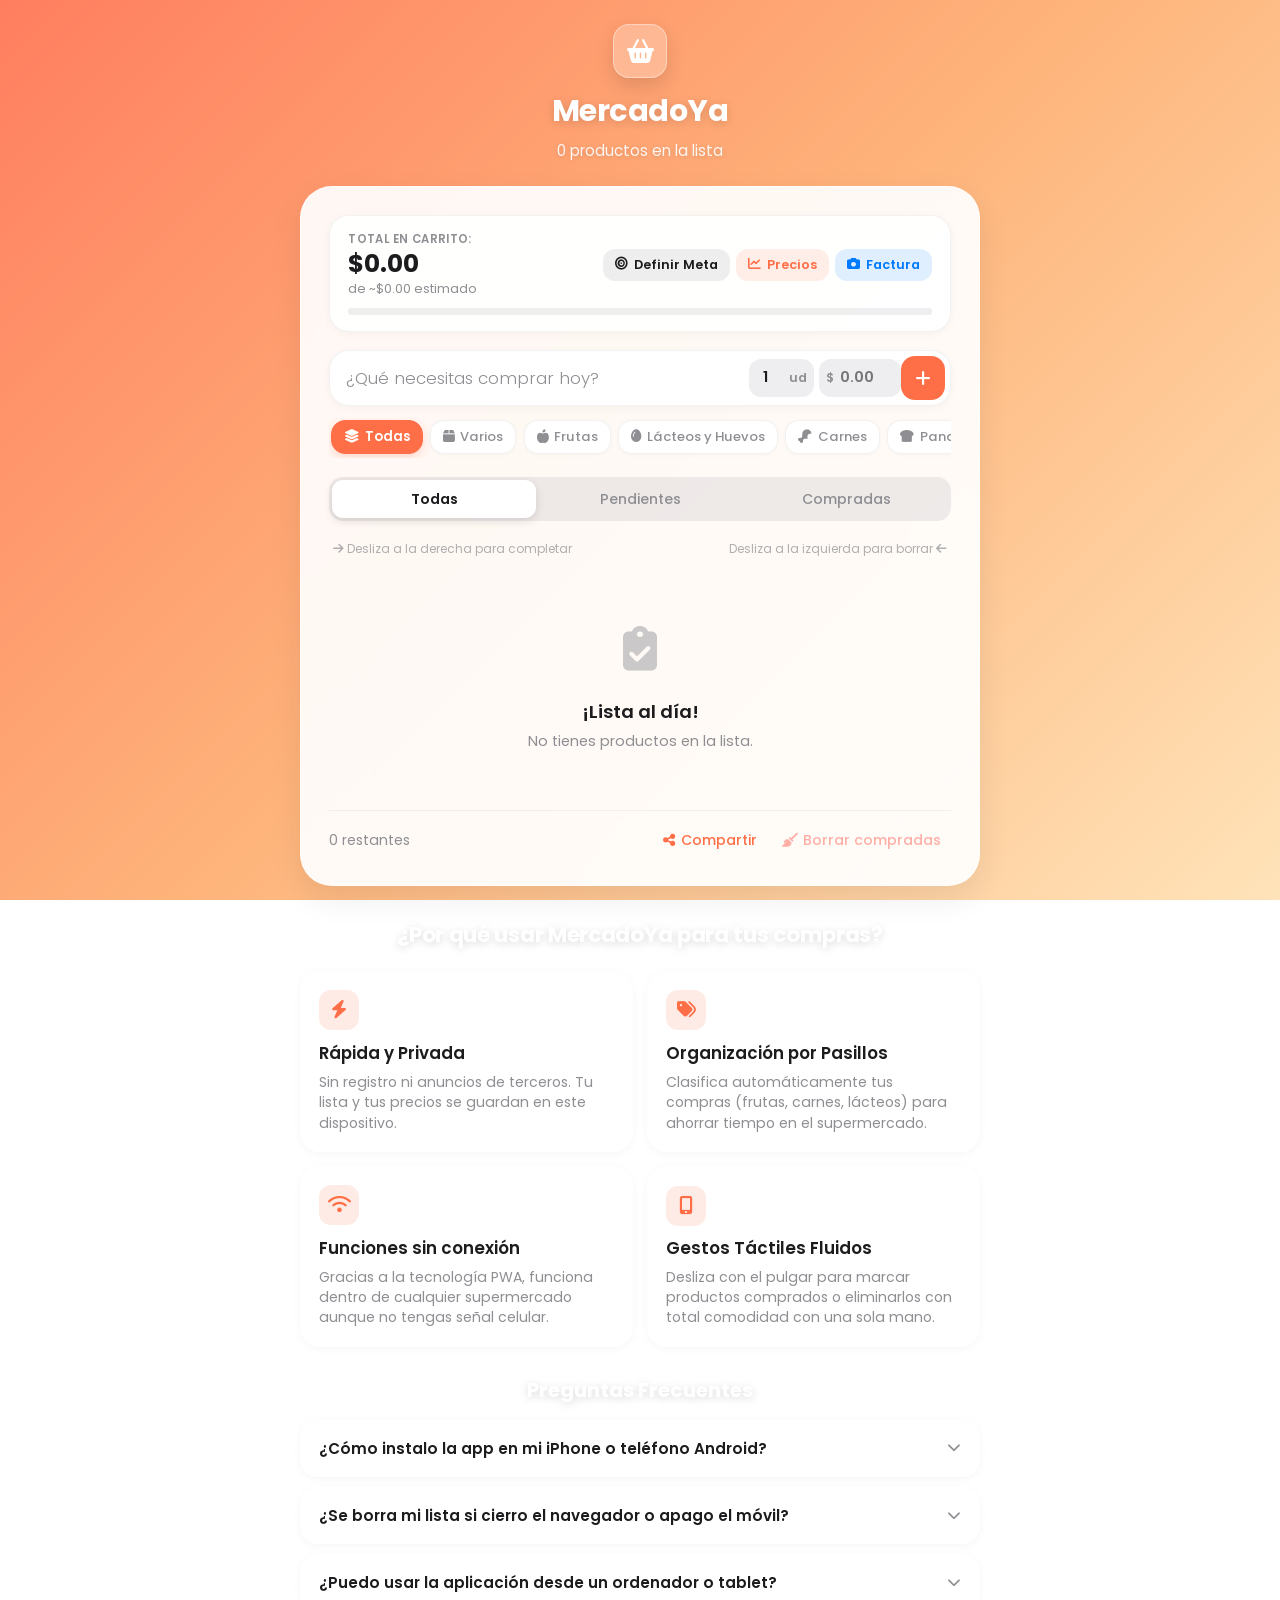
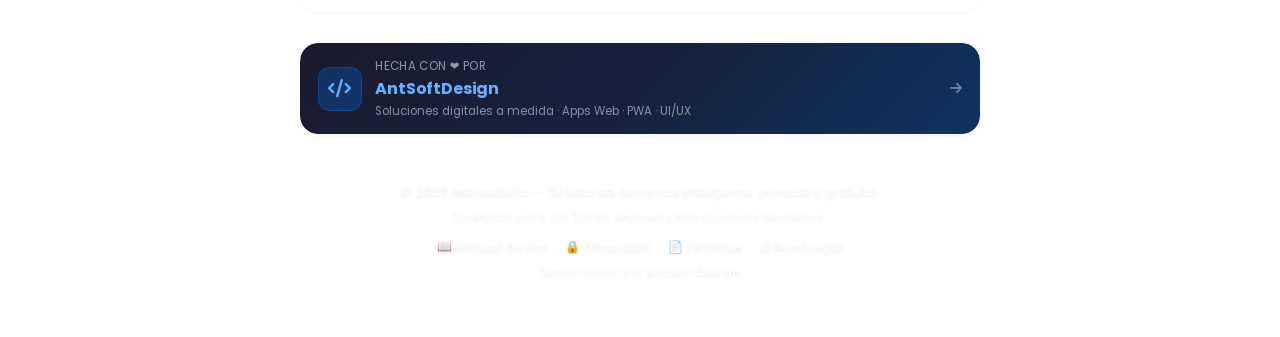
==== commit ae0ca0d0: "mejoras a mercadoya" ====
--- a/index.html
+++ b/index.html
@@ -7,16 +7,16 @@
     <!-- ====================================================================
          SEO Primario & Metadatos
          ==================================================================== -->
-    <title>Mercado App - Lista de Compras Inteligente y Gratis (PWA)</title>
+    <title>MercadoYa - Lista de Compras Inteligente y Gratis (PWA)</title>
     <meta
       name="description"
-      content="Organiza tu lista de compras del supermercado gratis. Filtra por pasillos y categorías, usa gestos táctiles y llévala en tu iPhone o Android 100% sin conexión."
+      content="Organiza gratis tu lista de compras con MercadoYa. Filtra por categorías y usa funciones sin conexión después de cargar la aplicación."
     />
     <meta
       name="keywords"
       content="lista de compras, lista de mercado, app de compras, lista supermercado gratis, lista compras offline, pwa lista de compras, organizador de despensa"
     />
-    <meta name="author" content="Mercado App" />
+    <meta name="author" content="MercadoYa" />
     <meta name="robots" content="index, follow, max-snippet:-1, max-image-preview:large, max-video-preview:-1" />
     <link rel="canonical" href="https://mercadoya.vercel.app/" />
 
@@ -25,8 +25,8 @@
          ==================================================================== -->
     <meta property="og:type" content="website" />
     <meta property="og:url" content="https://mercadoya.vercel.app/" />
-    <meta property="og:site_name" content="Mercado App" />
-    <meta property="og:title" content="Mercado App - Lista de Compras Inteligente y Gratis" />
+    <meta property="og:site_name" content="MercadoYa" />
+    <meta property="og:title" content="MercadoYa - Lista de Compras Inteligente y Gratis" />
     <meta
       property="og:description"
       content="Tu lista de mercado inteligente. Filtra por categorías de supermercado, usa gestos táctiles y compra sin conexión."
@@ -34,17 +34,17 @@
     <meta property="og:image" content="https://mercadoya.vercel.app/og-image.png" />
     <meta property="og:image:width" content="1200" />
     <meta property="og:image:height" content="630" />
-    <meta property="og:image:alt" content="Mercado App - Aplicación de Lista de Compras" />
+    <meta property="og:image:alt" content="MercadoYa - Aplicación de Lista de Compras" />
     <meta property="og:locale" content="es_ES" />
 
     <!-- ====================================================================
          Twitter Cards (X)
          ==================================================================== -->
     <meta name="twitter:card" content="summary_large_image" />
-    <meta name="twitter:title" content="Mercado App - Lista de Compras Inteligente" />
+    <meta name="twitter:title" content="MercadoYa - Lista de Compras Inteligente" />
     <meta
       name="twitter:description"
-      content="Organiza tus compras por pasillos y categorías. Rápida, privada y 100% funcional sin conexión a internet."
+      content="Organiza tus compras por categorías. Rápida y privada, con funciones disponibles sin conexión después de cargar la app."
     />
     <meta name="twitter:image" content="https://mercadoya.vercel.app/og-image.png" />
 
@@ -53,8 +53,8 @@
          ==================================================================== -->
     <meta name="apple-mobile-web-app-capable" content="yes" />
     <meta name="apple-mobile-web-app-status-bar-style" content="default" />
-    <meta name="apple-mobile-web-app-title" content="Mercado" />
-    <meta name="application-name" content="Mercado App" />
+    <meta name="apple-mobile-web-app-title" content="MercadoYa" />
+    <meta name="application-name" content="MercadoYa" />
     <meta name="format-detection" content="telephone=no" />
     <meta name="mobile-web-app-capable" content="yes" />
 
@@ -98,7 +98,7 @@
           "@type": "WebApplication",
           "@id": "https://mercadoya.vercel.app/#webapp",
           "url": "https://mercadoya.vercel.app/",
-          "name": "Mercado App - Lista de Compras",
+          "name": "MercadoYa - Lista de Compras",
           "applicationCategory": "ShoppingApplication",
           "operatingSystem": "All (iOS, Android, Windows, macOS, Linux)",
           "browserRequirements": "Requires JavaScript. Requires HTML5.",
@@ -111,7 +111,7 @@
           "description": "Aplicación web progresiva (PWA) para organizar y gestionar la lista de compras del supermercado por categorías con soporte offline y gestos táctiles.",
           "featureList": [
             "Filtro inteligente por pasillos y categorías",
-            "Funcionamiento 100% Offline con Service Worker",
+            "Funciones principales disponibles sin conexión tras cargar los recursos",
             "Gestos táctiles de deslizamiento (Swipe) para iPhone y Android",
             "Privacidad total: datos guardados en el almacenamiento local",
             "Diseño adaptativo para móviles, tablets y ordenadores"
@@ -123,15 +123,15 @@
           "mainEntity": [
             {
               "@type": "Question",
-              "name": "¿Funciona Mercado App sin conexión a internet?",
+              "name": "¿Funciona MercadoYa sin conexión a internet?",
               "acceptedAnswer": {
                 "@type": "Answer",
-                "text": "Sí. Gracias a la tecnología de Service Worker y LocalStorage, la aplicación funciona al 100% en modo offline sin cobertura celular ni conexión Wi-Fi dentro del supermercado."
+                "text": "Las funciones principales pueden usarse sin conexión después de cargar y almacenar la app. El escáner OCR depende de la disponibilidad de sus recursos en el navegador."
               }
             },
             {
               "@type": "Question",
-              "name": "¿Cómo instalo Mercado App en la pantalla de mi iPhone?",
+              "name": "¿Cómo instalo MercadoYa en la pantalla de mi iPhone?",
               "acceptedAnswer": {
                 "@type": "Answer",
                 "text": "Abre la aplicación en Safari en tu iPhone, pulsa el botón 'Compartir' (icono con la flecha hacia arriba) y selecciona 'Agregar a inicio'."
@@ -163,7 +163,7 @@
         <div class="header-icon-badge" aria-hidden="true">
           <i class="fas fa-shopping-basket"></i>
         </div>
-        <h1 class="app-title">Lista de Mercado</h1>
+        <h1 class="app-title">MercadoYa</h1>
         <p class="app-subtitle" id="todo-stats">0 productos en la lista</p>
       </header>
 
@@ -394,14 +394,14 @@
       <!-- ====================================================================
            Sección de Contenido Semántico y SEO (Indexable por Motores de Búsqueda)
            ==================================================================== -->
-      <section class="seo-info-section" aria-label="Guía y características de Mercado App">
-        <h2 class="seo-section-title">¿Por qué usar Mercado App para tus compras?</h2>
+      <section class="seo-info-section" aria-label="Guía y características de MercadoYa">
+        <h2 class="seo-section-title">¿Por qué usar MercadoYa para tus compras?</h2>
         
         <div class="features-grid">
           <article class="feature-card">
             <div class="feature-icon"><i class="fas fa-bolt"></i></div>
             <h3 class="feature-title">Rápida y Privada</h3>
-            <p class="feature-desc">Sin registros ni publicidad. Tus datos nunca salen de tu dispositivo y se guardan al instante.</p>
+            <p class="feature-desc">Sin registro ni anuncios de terceros. Tu lista y tus precios se guardan en este dispositivo.</p>
           </article>
 
           <article class="feature-card">
@@ -412,7 +412,7 @@
 
           <article class="feature-card">
             <div class="feature-icon"><i class="fas fa-wifi"></i></div>
-            <h3 class="feature-title">100% Sin Conexión</h3>
+            <h3 class="feature-title">Funciones sin conexión</h3>
             <p class="feature-desc">Gracias a la tecnología PWA, funciona dentro de cualquier supermercado aunque no tengas señal celular.</p>
           </article>
 
@@ -575,10 +575,43 @@
         </div>
       </div>
 
+      <!-- ====================================================================
+           Banner Publicitario: AntSoftDesign (Desarrollador)
+           ==================================================================== -->
+      <aside class="dev-promo-banner" aria-label="Desarrollado por AntSoftDesign">
+        <a href="https://antsoftdesign.vercel.app/" target="_blank" rel="noopener noreferrer" class="dev-promo-link">
+          <div class="dev-promo-content">
+            <div class="dev-promo-icon" aria-hidden="true">
+              <i class="fas fa-code"></i>
+            </div>
+            <div class="dev-promo-text">
+              <span class="dev-promo-label">Hecha con ❤️ por</span>
+              <strong class="dev-promo-brand">AntSoftDesign</strong>
+              <span class="dev-promo-desc">Soluciones digitales a medida · Apps Web · PWA · UI/UX</span>
+            </div>
+            <div class="dev-promo-cta" aria-hidden="true">
+              <i class="fas fa-arrow-right"></i>
+            </div>
+          </div>
+        </a>
+      </aside>
+
       <!-- Semantic Footer -->
       <footer class="app-site-footer">
-        <p>© 2026 Mercado App — Tu lista de compras inteligente, privada y gratuita.</p>
+        <p>© 2026 MercadoYa — Tu lista de compras inteligente, privada y gratuita.</p>
         <p class="footer-subtext">Diseñada para iOS Safari, Android y Navegadores Modernos.</p>
+        <nav class="footer-legal-nav" aria-label="Documentos legales">
+          <a href="./manual.html">📖 Manual de Uso</a>
+          <span aria-hidden="true">·</span>
+          <a href="./privacy.html">🔒 Privacidad</a>
+          <span aria-hidden="true">·</span>
+          <a href="./terms.html">📄 Términos</a>
+          <span aria-hidden="true">·</span>
+          <a href="./disclaimer.html">⚖️ Aviso Legal</a>
+        </nav>
+        <p class="footer-dev-credit">
+          Desarrollado por <a href="https://antsoftdesign.vercel.app/" target="_blank" rel="noopener noreferrer">AntSoftDesign</a>
+        </p>
       </footer>
 
       <div class="ios-home-indicator-spacer" aria-hidden="true"></div>
--- a/style.css
+++ b/style.css
@@ -1,5 +1,5 @@
 /* ==========================================================================
-   Mercado App - iOS Apple Smartphone Optimized Stylesheet
+   MercadoYa - iOS Apple Smartphone Optimized Stylesheet
    Follows Apple Human Interface Guidelines (Cupertino Design System)
    Includes: Touch Gestures (Swipe), Categories, PWA & Dark Mode
    ========================================================================== */
@@ -956,6 +956,152 @@
   opacity: 0.8;
 }
 
+/* Footer legal navigation links */
+.footer-legal-nav {
+  display: flex;
+  flex-wrap: wrap;
+  justify-content: center;
+  align-items: center;
+  gap: 0.4rem 0.5rem;
+  margin-top: 0.4rem;
+  font-size: 0.75rem;
+}
+
+.footer-legal-nav a {
+  color: rgba(255, 255, 255, 0.9);
+  text-decoration: none;
+  transition: opacity 0.2s;
+}
+
+.footer-legal-nav a:hover {
+  opacity: 0.75;
+  text-decoration: underline;
+}
+
+.footer-legal-nav span {
+  opacity: 0.5;
+}
+
+.footer-dev-credit {
+  font-size: 0.75rem;
+  opacity: 0.75;
+  margin-top: 0.1rem;
+}
+
+.footer-dev-credit a {
+  color: rgba(255, 255, 255, 0.95);
+  font-weight: 600;
+  text-decoration: none;
+}
+
+.footer-dev-credit a:hover {
+  text-decoration: underline;
+}
+
+/* ==========================================================================
+   Banner Publicitario de AntSoftDesign (Desarrollador)
+   ========================================================================== */
+
+.dev-promo-banner {
+  margin: 0.5rem 0 0.25rem;
+  border-radius: 18px;
+  overflow: hidden;
+  box-shadow: var(--shadow-sm);
+}
+
+.dev-promo-link {
+  display: block;
+  text-decoration: none;
+  background: linear-gradient(135deg, #1a1a2e 0%, #16213e 50%, #0f3460 100%);
+  color: #ffffff;
+  transition: transform 0.18s ease, box-shadow 0.18s ease;
+  border-radius: 18px;
+}
+
+.dev-promo-link:hover,
+.dev-promo-link:focus-visible {
+  transform: translateY(-1px);
+  box-shadow: 0 8px 24px rgba(0, 122, 255, 0.25);
+}
+
+.dev-promo-link:active {
+  transform: scale(0.98);
+}
+
+.dev-promo-content {
+  display: flex;
+  align-items: center;
+  gap: 0.85rem;
+  padding: 0.9rem 1.1rem;
+}
+
+.dev-promo-icon {
+  flex-shrink: 0;
+  width: 44px;
+  height: 44px;
+  background: rgba(0, 122, 255, 0.25);
+  border-radius: 12px;
+  display: flex;
+  align-items: center;
+  justify-content: center;
+  font-size: 1.15rem;
+  color: #60b4ff;
+  border: 1px solid rgba(0, 122, 255, 0.3);
+}
+
+.dev-promo-text {
+  flex: 1;
+  display: flex;
+  flex-direction: column;
+  gap: 0.1rem;
+  min-width: 0;
+}
+
+.dev-promo-label {
+  font-size: 0.72rem;
+  color: rgba(255, 255, 255, 0.55);
+  letter-spacing: 0.03em;
+  text-transform: uppercase;
+}
+
+.dev-promo-brand {
+  font-size: 1rem;
+  font-weight: 700;
+  color: #ffffff;
+  letter-spacing: -0.01em;
+  background: linear-gradient(90deg, #60b4ff, #a78bfa);
+  -webkit-background-clip: text;
+  -webkit-text-fill-color: transparent;
+  background-clip: text;
+}
+
+.dev-promo-desc {
+  font-size: 0.72rem;
+  color: rgba(255, 255, 255, 0.5);
+  white-space: nowrap;
+  overflow: hidden;
+  text-overflow: ellipsis;
+}
+
+.dev-promo-cta {
+  flex-shrink: 0;
+  color: rgba(255, 255, 255, 0.4);
+  font-size: 0.85rem;
+  transition: transform 0.2s, color 0.2s;
+}
+
+.dev-promo-link:hover .dev-promo-cta {
+  color: rgba(255, 255, 255, 0.8);
+  transform: translateX(3px);
+}
+
+@media (prefers-color-scheme: dark) {
+  .dev-promo-link {
+    background: linear-gradient(135deg, #0d0d1a 0%, #111827 50%, #0a1628 100%);
+    border: 1px solid rgba(0, 122, 255, 0.2);
+  }
+}
+
 /* ==========================================================================
    Módulo de Presupuestos, Precios e Histórico (IndexedDB)
    ========================================================================== */
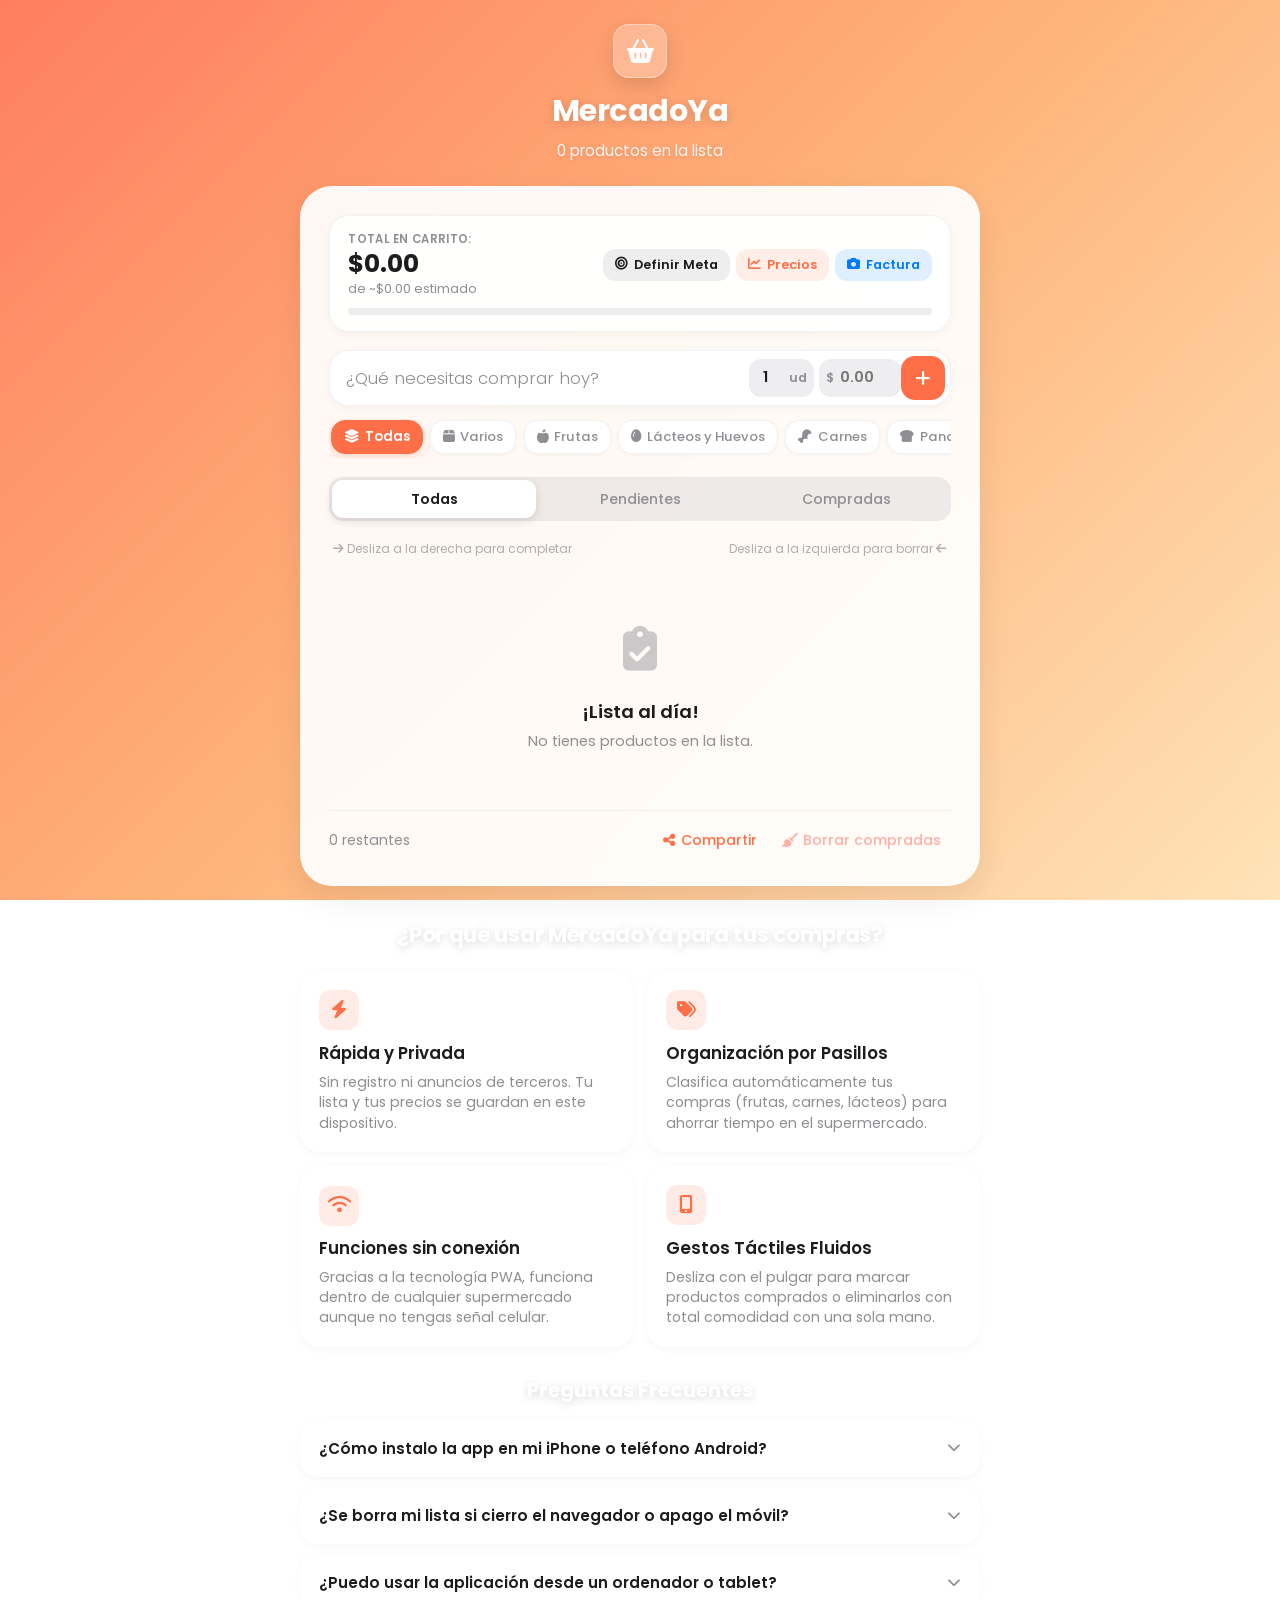
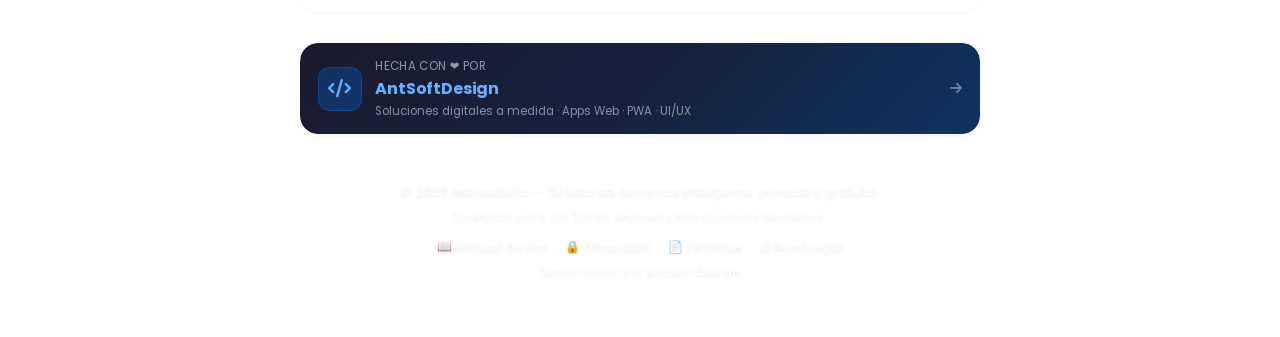
==== commit 6ca5c2d8: "alineando texto explicativo" ====
--- a/index.html
+++ b/index.html
@@ -63,9 +63,9 @@
     <meta name="theme-color" content="#121214" media="(prefers-color-scheme: dark)" />
 
     <!-- Icons & Manifest -->
-    <link rel="apple-touch-icon" href="apple-touch-icon.png" />
-    <link rel="icon" type="image/svg+xml" href="icon.svg" />
-    <link rel="manifest" href="manifest.json" />
+    <link rel="apple-touch-icon" href="apple-touch-icon.png?v=2" />
+    <link rel="icon" type="image/svg+xml" href="icon.svg?v=2" />
+    <link rel="manifest" href="manifest.json?v=2" />
 
     <!-- ====================================================================
          Google Fonts & Web Fonts Optimization
@@ -300,6 +300,9 @@
               <button type="button" class="category-chip" data-category="panaderia" role="radio" aria-checked="false">
                 <i class="fas fa-bread-slice"></i> Panadería
               </button>
+              <button type="button" class="category-chip" data-category="despensa" role="radio" aria-checked="false">
+                <i class="fas fa-basket-shopping"></i> Despensa
+              </button>
               <button type="button" class="category-chip" data-category="limpieza" role="radio" aria-checked="false">
                 <i class="fas fa-pump-soap"></i> Limpieza
               </button>
--- a/style.css
+++ b/style.css
@@ -29,6 +29,7 @@
   --cat-lacteos: #ff9500;
   --cat-carnes: #ff3b30;
   --cat-panaderia: #af52de;
+  --cat-despensa: #8a6d3b;
   --cat-limpieza: #007aff;
   --cat-bebidas: #5856d6;
 
@@ -222,6 +223,8 @@
 .input-wrapper {
   display: flex;
   align-items: center;
+  width: 100%;
+  min-width: 0;
   background: var(--item-bg);
   border: 1px solid var(--item-border);
   border-radius: 20px;
@@ -249,6 +252,7 @@
 
 .todo-input {
   flex: 1;
+  min-width: 0;
   border: none;
   background: transparent;
   outline: none;
@@ -519,6 +523,7 @@
 .badge-lacteos { background: rgba(255, 149, 0, 0.15); color: var(--cat-lacteos); }
 .badge-carnes { background: rgba(255, 59, 48, 0.14); color: var(--cat-carnes); }
 .badge-panaderia { background: rgba(175, 82, 222, 0.14); color: var(--cat-panaderia); }
+.badge-despensa { background: rgba(138, 109, 59, 0.14); color: var(--cat-despensa); }
 .badge-limpieza { background: rgba(0, 122, 255, 0.14); color: var(--cat-limpieza); }
 .badge-bebidas { background: rgba(88, 86, 214, 0.14); color: var(--cat-bebidas); }
 
@@ -533,13 +538,7 @@
 
 /* Completed Item styling */
 .todo.completed .todo-content {
-  background: rgba(255, 255, 255, 0.65);
-}
-
-@media (prefers-color-scheme: dark) {
-  .todo.completed .todo-content {
-    background: rgba(44, 44, 46, 0.55);
-  }
+  background: var(--item-bg);
 }
 
 .todo.completed .todo-item {
@@ -728,6 +727,33 @@
   body {
     padding-left: calc(var(--safe-left) + 0.75rem);
     padding-right: calc(var(--safe-right) + 0.75rem);
+  }
+
+  .input-wrapper {
+    flex-wrap: wrap;
+    gap: 0.35rem;
+  }
+
+  .todo-input {
+    flex: 1 0 100%;
+    order: 0;
+  }
+
+  .addon-group {
+    order: 1;
+    margin-left: auto;
+  }
+
+  .todo-button {
+    order: 2;
+  }
+
+  .gesture-hint {
+    flex-direction: column;
+    align-items: flex-start;
+    gap: 0.35rem;
+    font-size: 0.78rem;
+    line-height: 1.35;
   }
 
   .app-card {
@@ -1594,12 +1620,13 @@
 
 .receipt-preview-img {
   width: 100%;
-  max-width: 240px;
-  max-height: 180px;
-  object-fit: cover;
+  max-width: 280px;
+  max-height: 320px;
+  object-fit: contain;
   border-radius: 16px;
   border: 2px dashed rgba(0, 122, 255, 0.4);
   box-shadow: var(--shadow-sm);
+  background: #1c1c1e;
   display: none;
 }
 
@@ -1683,6 +1710,27 @@
   padding-right: 2px;
 }
 
+.audit-review-notice {
+  display: flex;
+  flex-direction: column;
+  gap: 0.2rem;
+  padding: 0.75rem 0.85rem;
+  border: 1px solid rgba(0, 122, 255, 0.22);
+  border-radius: 12px;
+  background: rgba(0, 122, 255, 0.08);
+  font-size: 0.82rem;
+  color: var(--text-secondary);
+}
+
+.audit-review-notice strong {
+  color: var(--text-primary);
+}
+
+.audit-review-notice.audit-review-warning {
+  border-color: rgba(255, 149, 0, 0.35);
+  background: rgba(255, 149, 0, 0.12);
+}
+
 .audit-group {
   display: flex;
   flex-direction: column;
@@ -1742,6 +1790,7 @@
   flex-direction: column;
   gap: 0.15rem;
   flex: 1;
+  min-width: 0;
 }
 
 .audit-card-name {
@@ -1753,10 +1802,48 @@
 .audit-card-sub {
   font-size: 0.75rem;
   color: var(--text-secondary);
+  overflow-wrap: anywhere;
+}
+
+.audit-review-field {
+  display: flex;
+  flex-direction: column;
+  gap: 0.2rem;
+  margin-top: 0.3rem;
+  font-size: 0.72rem;
+  font-weight: 600;
+  color: var(--text-secondary);
+}
+
+.audit-edit-name,
+.audit-match-total,
+.audit-unlisted-total {
+  width: 100%;
+  min-width: 0;
+  border: 1px solid var(--item-border);
+  border-radius: 8px;
+  padding: 0.4rem 0.5rem;
+  background: var(--item-bg);
+  color: var(--text-primary);
+  font: inherit;
+  font-size: 0.85rem;
+}
+
+.audit-confidence-warning {
+  color: #b35d00;
+  font-size: 0.72rem;
+  font-weight: 600;
+}
+
+@media (prefers-color-scheme: dark) {
+  .audit-confidence-warning {
+    color: #ffb84d;
+  }
 }
 
 .audit-card-price {
   display: flex;
+  flex-direction: column;
   align-items: center;
   gap: 0.65rem;
 }
@@ -1811,3 +1898,15 @@
   accent-color: var(--primary-accent);
   cursor: pointer;
 }
+
+@media (max-width: 480px) {
+  .audit-card {
+    align-items: stretch;
+    flex-direction: column;
+  }
+
+  .audit-card-price {
+    flex-direction: row;
+    justify-content: space-between;
+  }
+}
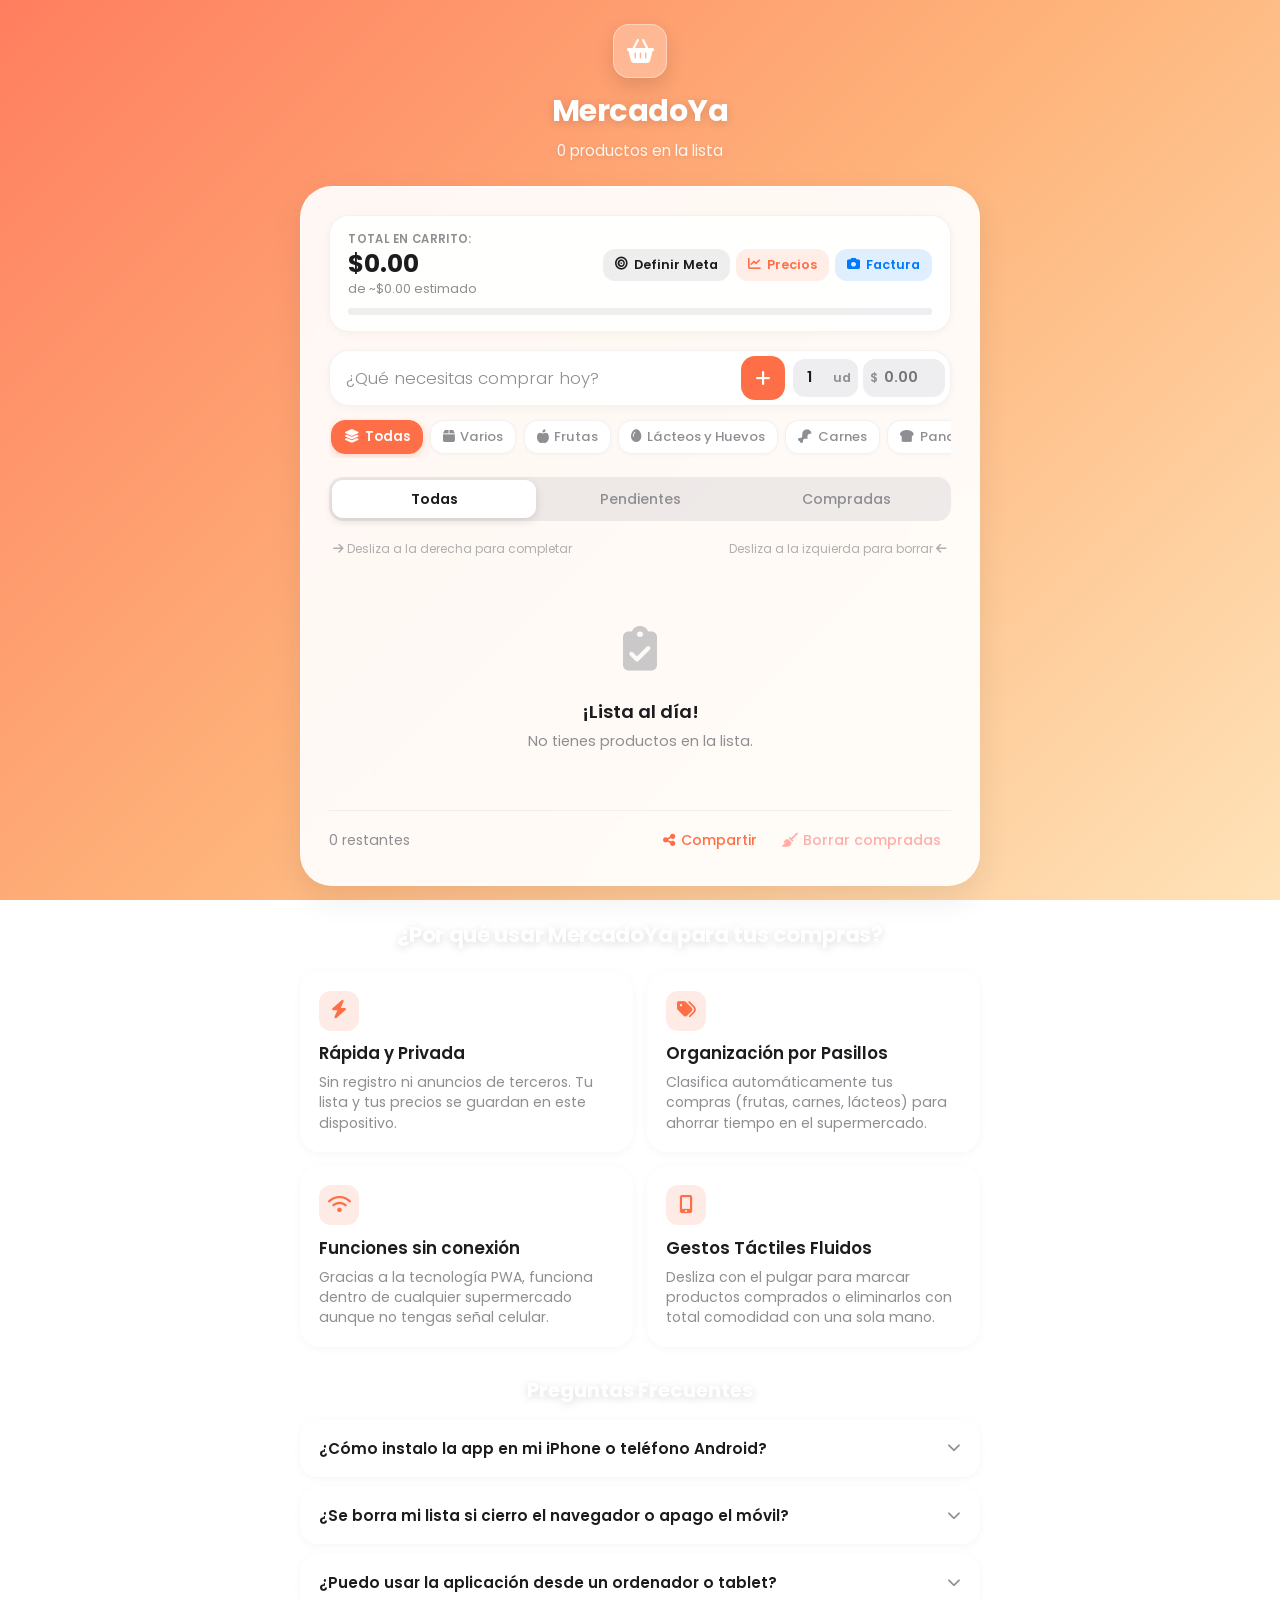
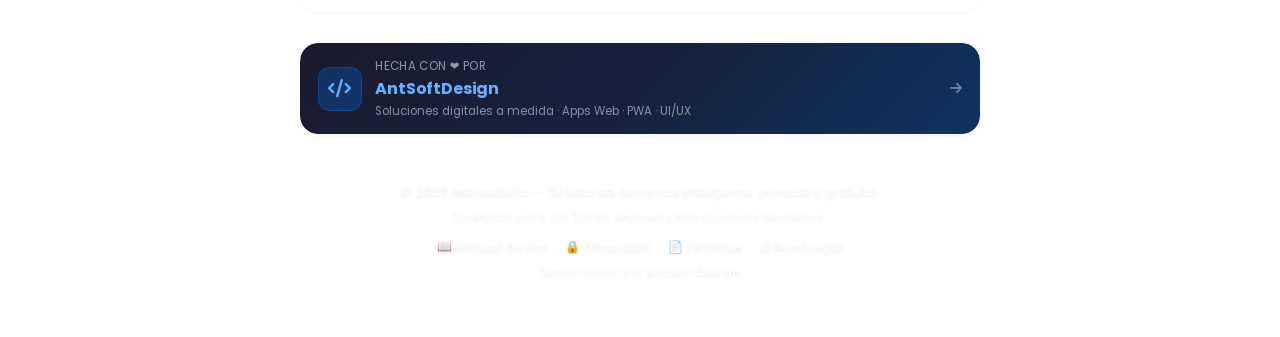
==== commit 176f81ce: "fix: clasificador léxico de productos, responsive iPhone 15 y enlaces de navegación PWA v11" ====
--- a/index.html
+++ b/index.html
@@ -221,16 +221,27 @@
         <!-- Input Form with Category, Quantity & Price Selectors -->
         <form id="todo-form" class="todo-form" autocomplete="off" aria-label="Agregar producto a la lista">
           <div class="input-wrapper">
-            <input
-              type="text"
-              id="todo-input"
-              class="todo-input"
-              placeholder="¿Qué necesitas comprar hoy?"
-              aria-label="Nombre del producto a comprar"
-              autocapitalize="sentences"
-              enterkeyhint="next"
-              required
-            />
+            <div class="input-main-row">
+              <input
+                type="text"
+                id="todo-input"
+                class="todo-input"
+                placeholder="¿Qué necesitas comprar hoy?"
+                aria-label="Nombre del producto a comprar"
+                autocapitalize="sentences"
+                enterkeyhint="next"
+                required
+              />
+              <button
+                type="submit"
+                id="todo-button"
+                class="todo-button"
+                aria-label="Agregar producto a la lista"
+                title="Agregar (Enter)"
+              >
+                <i class="fas fa-plus"></i>
+              </button>
+            </div>
             <div class="addon-group">
               <div class="input-addon qty-addon" title="Cantidad">
                 <input
@@ -259,15 +270,6 @@
                 />
               </div>
             </div>
-            <button
-              type="submit"
-              id="todo-button"
-              class="todo-button"
-              aria-label="Agregar producto a la lista"
-              title="Agregar (Enter)"
-            >
-              <i class="fas fa-plus"></i>
-            </button>
           </div>
 
           <!-- Price History Hint (When previously recorded price is found) -->
@@ -499,6 +501,19 @@
               <label for="edit-item-name" class="form-label">Nombre del producto</label>
               <input type="text" id="edit-item-name" class="modal-input text-left" required />
             </div>
+            <div class="form-group">
+              <label for="edit-item-category" class="form-label">Pasillo / Categoría</label>
+              <select id="edit-item-category" class="modal-input text-left">
+                <option value="frutas">🍎 Frutas y Verduras</option>
+                <option value="lacteos">🥚 Lácteos y Huevos</option>
+                <option value="carnes">🍗 Carnes y Pescados</option>
+                <option value="panaderia">🍞 Panadería</option>
+                <option value="despensa">🧺 Despensa</option>
+                <option value="limpieza">🧼 Limpieza y Aseo</option>
+                <option value="bebidas">🍾 Bebidas</option>
+                <option value="general">📦 Varios</option>
+              </select>
+            </div>
             <div class="form-row">
               <div class="form-group flex-1">
                 <label for="edit-item-qty" class="form-label">Cantidad</label>
--- a/style.css
+++ b/style.css
@@ -231,6 +231,15 @@
   padding: 0.3rem 0.3rem 0.3rem 1rem;
   box-shadow: var(--shadow-sm);
   transition: all 0.25s ease;
+  gap: 0.5rem;
+}
+
+.input-main-row {
+  display: flex;
+  align-items: center;
+  flex: 1;
+  min-width: 0;
+  gap: 0.5rem;
 }
 
 .input-wrapper:focus-within {
@@ -722,30 +731,87 @@
    Responsive Breakpoints & Layout Adaptations
    ========================================================================== */
 
-/* Mobile Phones (Narrow & Compact) */
+/* Mobile Phones (Narrow & Compact, iPhone 15 / 14 / SE) */
 @media (max-width: 480px) {
   body {
-    padding-left: calc(var(--safe-left) + 0.75rem);
-    padding-right: calc(var(--safe-right) + 0.75rem);
+    padding-top: max(env(safe-area-inset-top), 0.85rem);
+    padding-bottom: max(env(safe-area-inset-bottom), 1rem);
+    padding-left: max(env(safe-area-inset-left), 0.75rem);
+    padding-right: max(env(safe-area-inset-right), 0.75rem);
+  }
+
+  .ios-home-indicator-spacer {
+    display: none; /* Evita doble barra inferior en iPhone con Home Indicator */
+  }
+
+  .budget-header {
+    flex-direction: column;
+    align-items: stretch;
+    gap: 0.65rem;
+  }
+
+  .budget-actions {
+    display: grid;
+    grid-template-columns: repeat(3, 1fr);
+    gap: 0.35rem;
+    width: 100%;
+  }
+
+  .budget-pill-btn {
+    justify-content: center;
+    padding: 0.45rem 0.25rem;
+    font-size: 0.74rem;
+    white-space: nowrap;
+    text-overflow: ellipsis;
+    overflow: hidden;
   }
 
   .input-wrapper {
-    flex-wrap: wrap;
-    gap: 0.35rem;
+    flex-direction: column;
+    align-items: stretch;
+    padding: 0.45rem 0.5rem 0.55rem 0.95rem;
+    gap: 0.4rem;
+    border-radius: 20px;
+  }
+
+  .input-main-row {
+    width: 100%;
+    display: flex;
+    align-items: center;
+    justify-content: space-between;
+    gap: 0.5rem;
   }
 
   .todo-input {
-    flex: 1 0 100%;
-    order: 0;
+    flex: 1;
+    min-width: 0;
+  }
+
+  .todo-button {
+    width: 42px;
+    height: 42px;
+    min-width: 42px;
+    min-height: 42px;
   }
 
   .addon-group {
-    order: 1;
-    margin-left: auto;
-  }
-
-  .todo-button {
-    order: 2;
+    width: 100%;
+    display: flex;
+    align-items: center;
+    gap: 0.45rem;
+    padding-top: 0.4rem;
+    border-top: 1px solid var(--item-border);
+    margin-left: 0;
+  }
+
+  .qty-addon {
+    flex: 1;
+    max-width: 110px;
+  }
+
+  .price-addon {
+    flex: 1;
+    max-width: 140px;
   }
 
   .gesture-hint {
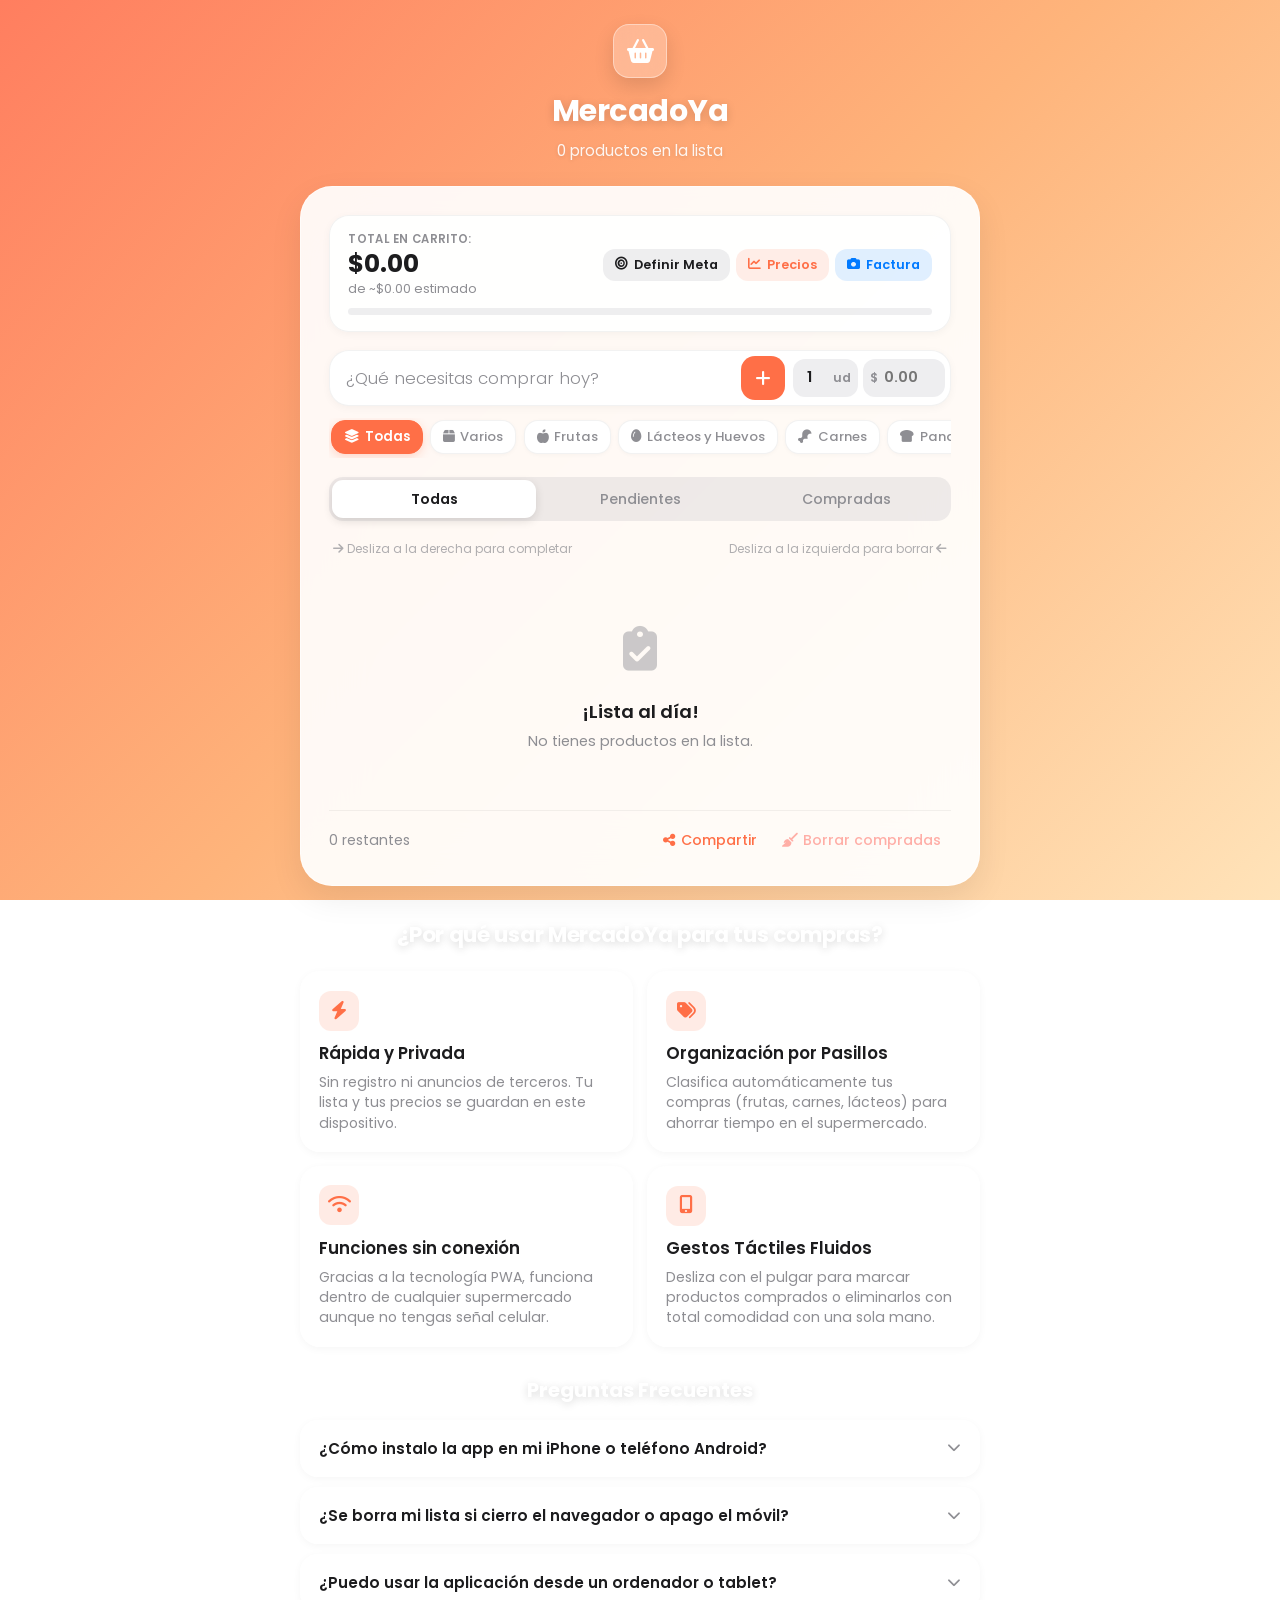
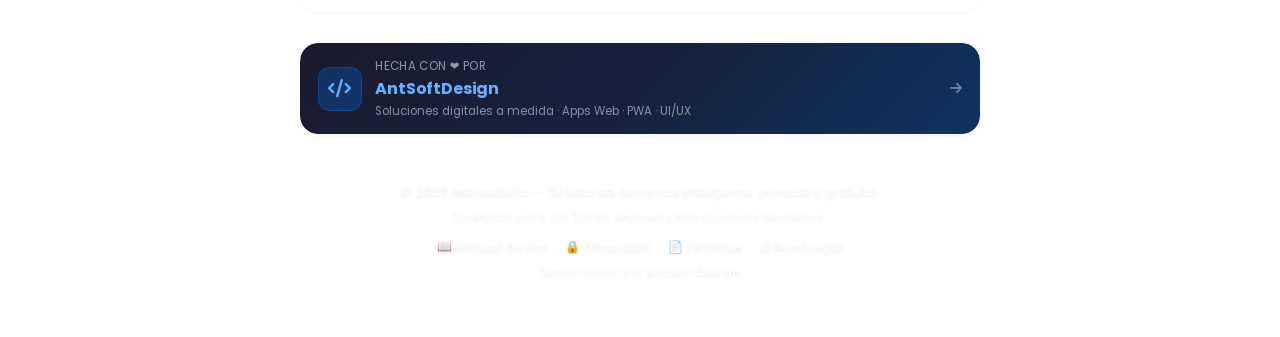
==== commit de190da6: "feat: Font Awesome 6.5.1 alojado localmente para soporte offline completo de iconos (SW v13)" ====
--- a/index.html
+++ b/index.html
@@ -77,13 +77,8 @@
       rel="stylesheet"
     />
 
-    <!-- Font Awesome Icons -->
-    <link
-      rel="stylesheet"
-      href="https://cdnjs.cloudflare.com/ajax/libs/font-awesome/6.5.1/css/all.min.css"
-      crossorigin="anonymous"
-      referrerpolicy="no-referrer"
-    />
+    <!-- Font Awesome Icons (alojado localmente para soporte offline) -->
+    <link rel="stylesheet" href="./vendor/fontawesome/css/all.min.css" />
 
     <link rel="stylesheet" href="./style.css" />
 
